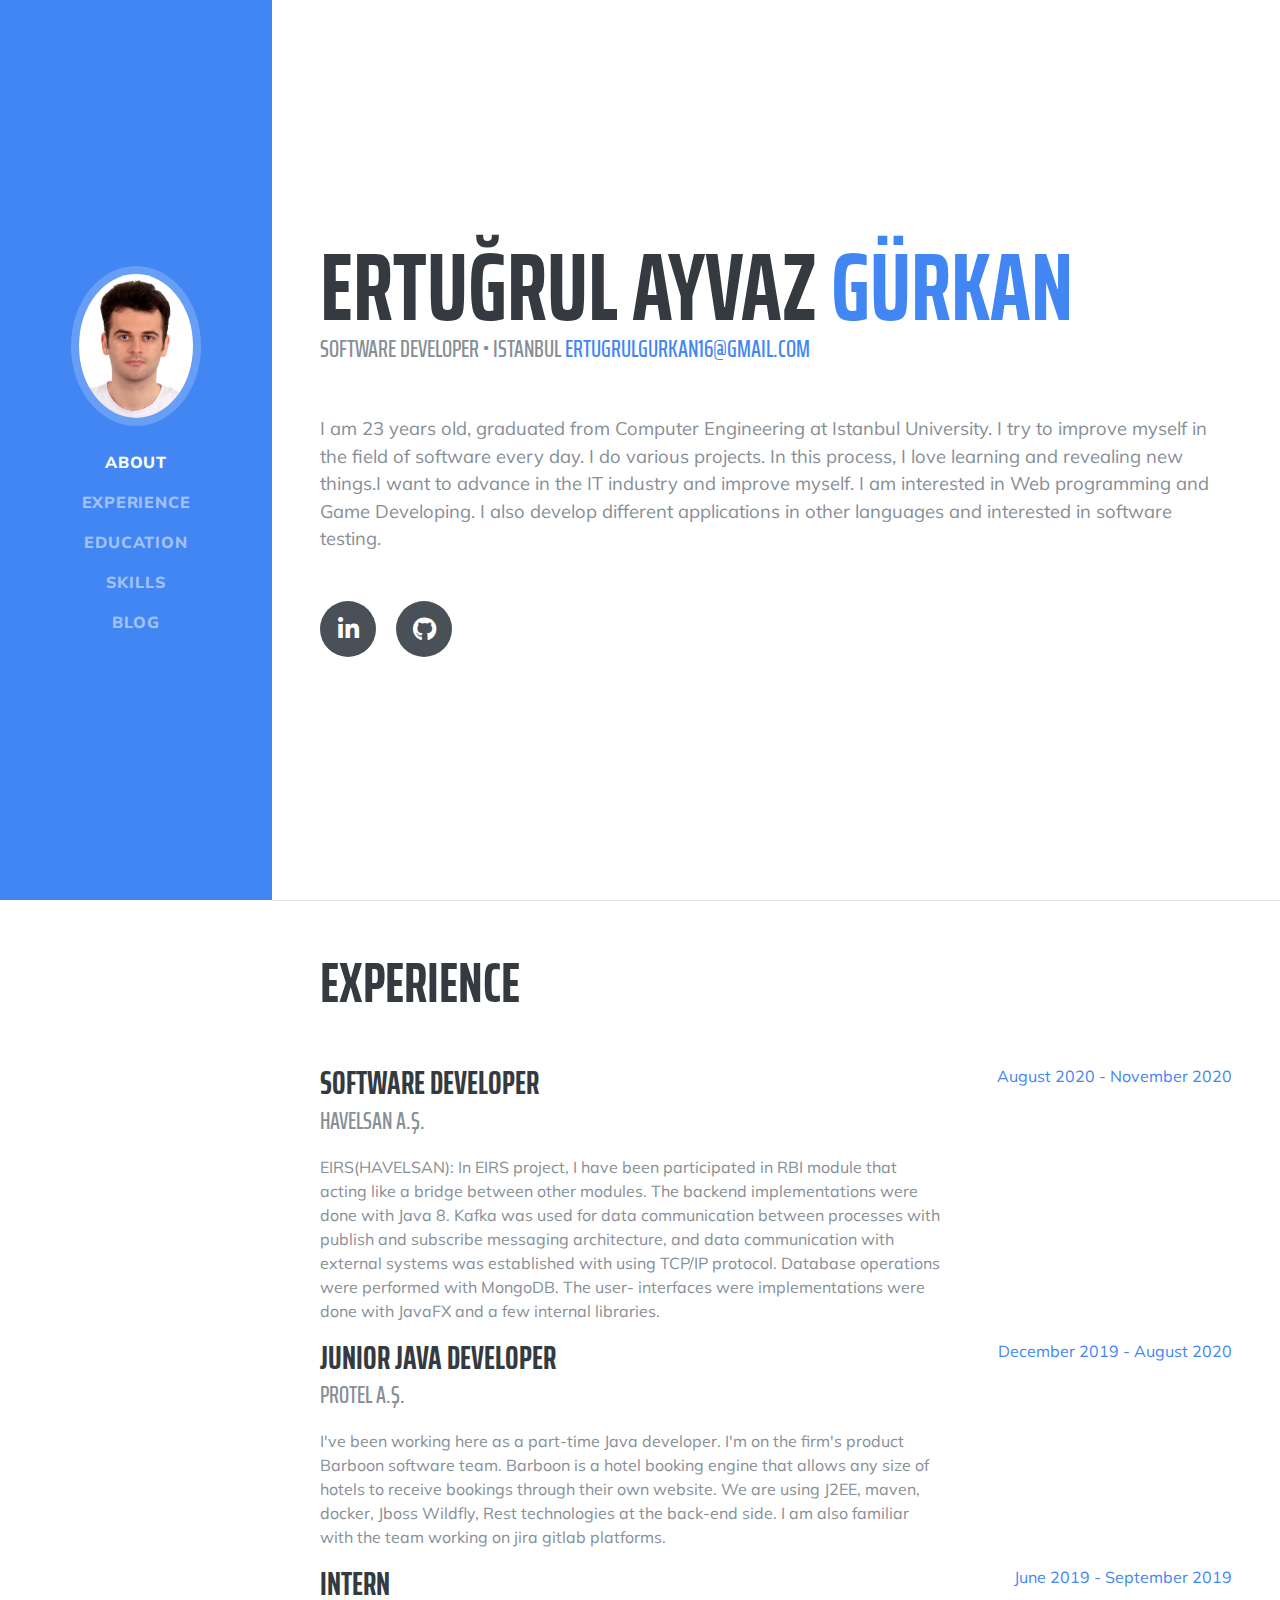
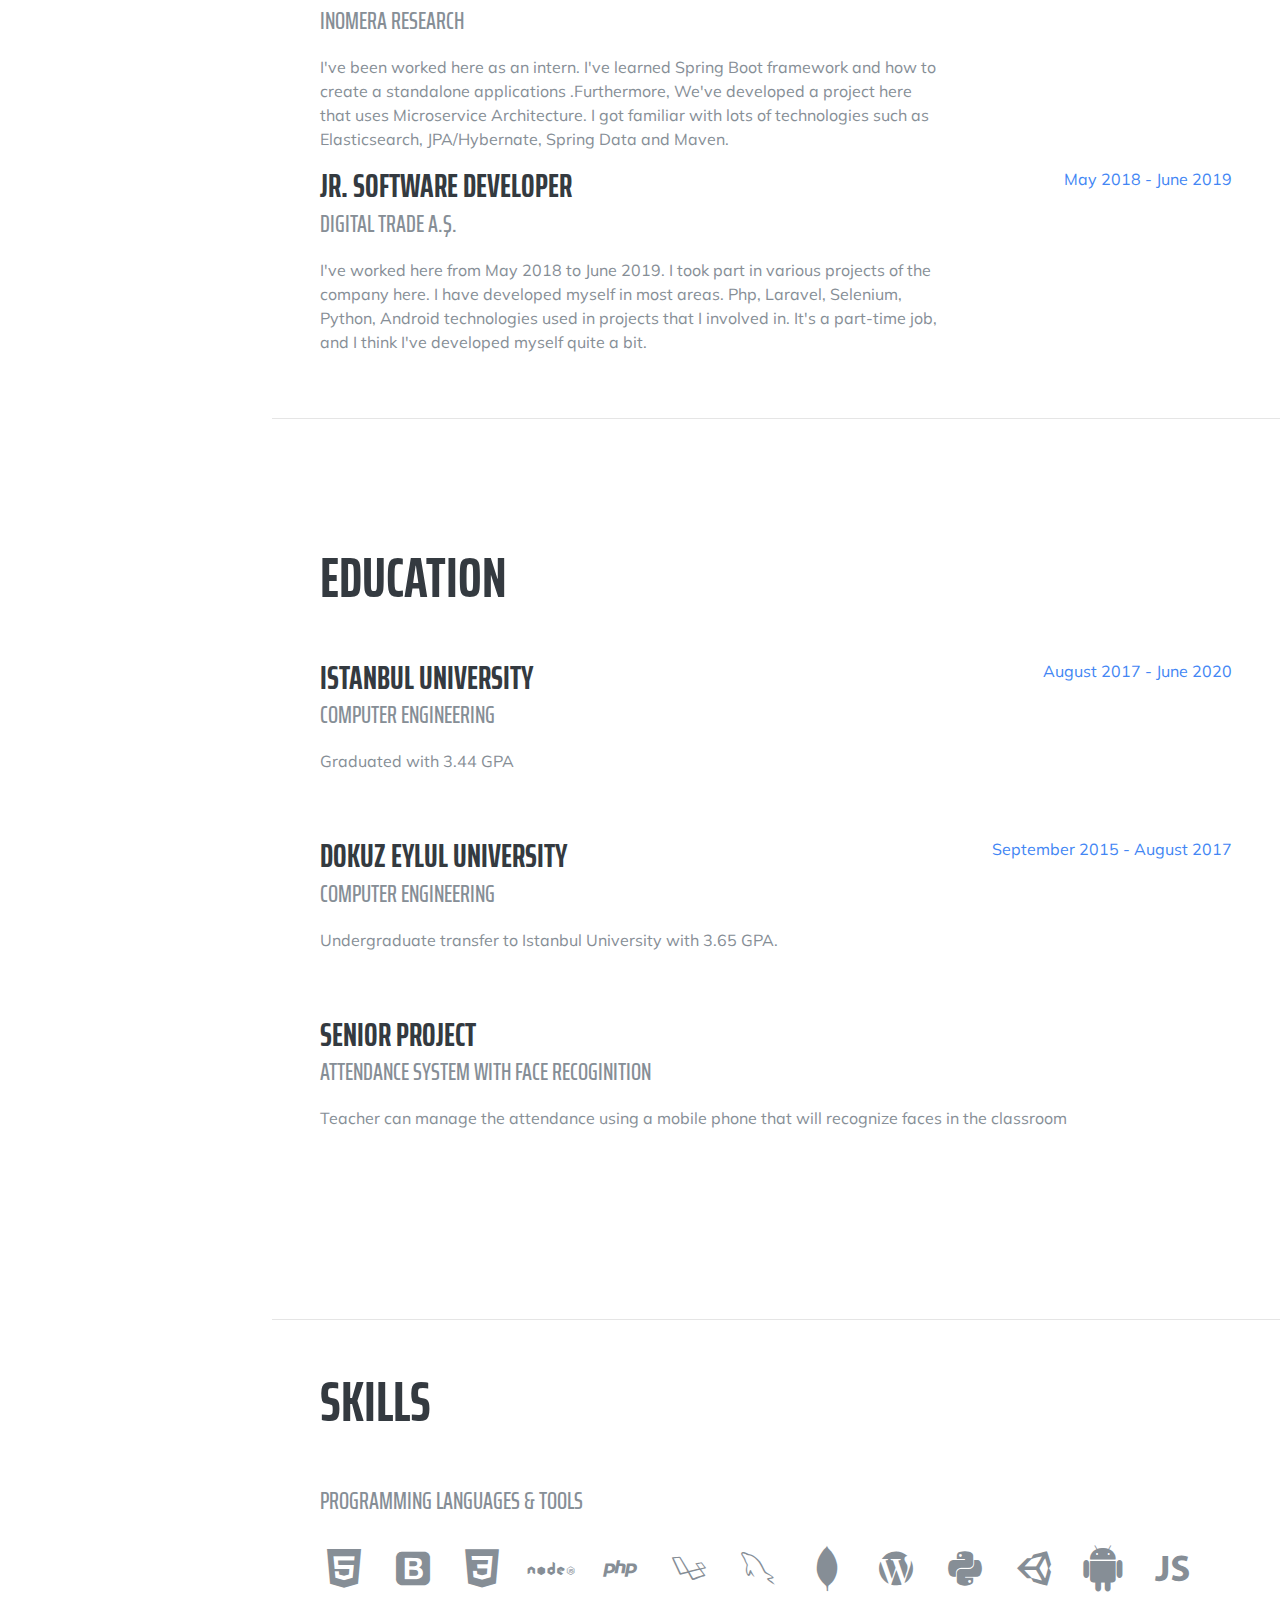
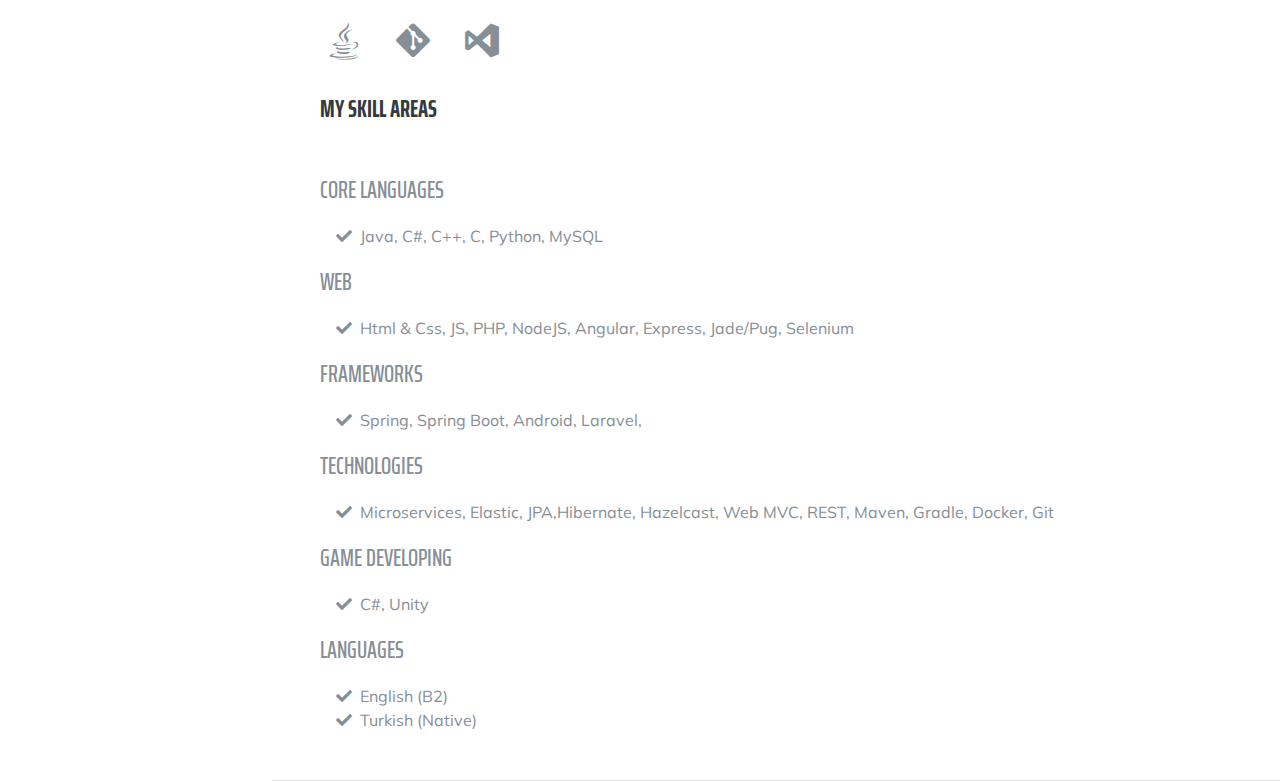
==== index.html @ f234958a "some changes." ====
<!DOCTYPE html>
<html lang="en">

<head>

  <meta charset="utf-8">
  <meta name="viewport" content="width=device-width, initial-scale=1, shrink-to-fit=no">
  <meta name="description"
    content="Ertuğrul Ayvaz Gürkan's personal website. I am a Software Developer in Istanbul. Also studying Computer Engineering at Istanbul University. ">
  <meta name="author" content="Ertuğrul Ayvaz Gürkan">

  <title>Ertuğrul Ayvaz Gürkan</title>

  <!-- Bootstrap core CSS -->
  <link href="vendor/bootstrap/css/bootstrap.min.css" rel="stylesheet">

  <!-- Custom fonts for this template -->
  <link href="https://fonts.googleapis.com/css?family=Saira+Extra+Condensed:500,700" rel="stylesheet">
  <link href="https://fonts.googleapis.com/css?family=Muli:400,400i,800,800i" rel="stylesheet">
  <link href="vendor/fontawesome-free/css/all.min.css" rel="stylesheet">
  <link href="vendor/devicons-master/css/devicons.min.css" rel="stylesheet">
  <link rel="icon" type="image/png" href="img/favicon.png">


  <!-- Custom styles for this template -->
  <link href="css/resume.min.css" rel="stylesheet">
  <!-- Global site tag (gtag.js) - Google Analytics -->
  <script async src="https://www.googletagmanager.com/gtag/js?id=UA-144158006-3"></script>
  <script>
    window.dataLayer = window.dataLayer || [];
    function gtag() { dataLayer.push(arguments); }
    gtag('js', new Date());

    gtag('config', 'UA-144158006-3');
  </script>

</head>

<body id="page-top">

  <nav class="navbar navbar-expand-lg navbar-dark bg-primary fixed-top" id="sideNav">
    <a class="navbar-brand js-scroll-trigger" href="#page-top">
      <span class="d-block d-lg-none">Ertuğrul Ayvaz Gürkan</span>
      <span class="d-none d-lg-block">
        <img class="img-fluid img-profile rounded-circle mx-auto mb-2" src="img/profile.jpg" alt="">
      </span>
    </a>
    <button class="navbar-toggler" type="button" data-toggle="collapse" data-target="#navbarSupportedContent"
      aria-controls="navbarSupportedContent" aria-expanded="false" aria-label="Toggle navigation">
      <span class="navbar-toggler-icon"></span>
    </button>
    <div class="collapse navbar-collapse" id="navbarSupportedContent">
      <ul class="navbar-nav">
        <li class="nav-item">
          <a class="nav-link js-scroll-trigger" href="#about">About</a>
        </li>
        <li class="nav-item">
          <a class="nav-link js-scroll-trigger" href="#experience">Experience</a>
        </li>
        <li class="nav-item">
          <a class="nav-link js-scroll-trigger" href="#education">Education</a>
        </li>
        <li class="nav-item">
          <a class="nav-link js-scroll-trigger" href="#skills">Skills</a>
        </li>
        <li class="nav-item">
          <a class="nav-link js-scroll-trigger" href="https://blog.ertugrulgurkan.com.tr">Blog</a>
        </li>
      </ul>
    </div>
  </nav>

  <div class="container-fluid p-0">

    <section class="resume-section p-3 p-lg-5 d-flex align-items-center" id="about">
      <div class="w-100">
        <h1 class="mb-0">Ertuğrul Ayvaz
          <span class="text-primary">Gürkan</span>
        </h1>
        <div class="subheading mb-5">Software Developer • Istanbul
          <a href="mailto:ertugrulgurkan16@gmail.com">ertugrulgurkan16@gmail.com</a>
        </div>
        <p class="lead mb-5">I am 23 years old, graduated from Computer Engineering at Istanbul University. I try to
          improve myself in the field
          of software every day. I do various projects. In this process, I love learning and revealing new things.I want
          to
          advance in the IT industry and improve myself. I am interested in Web programming and Game Developing. I
          also develop different applications in other languages and interested in software testing.</p>
        <div class="social-icons">
          <a href="https://www.linkedin.com/in/ertugrulgurkan">
            <i class="fab fa-linkedin-in"></i>
          </a>
          <a href="https://github.com/ertugrulgurkan">
            <i class="fab fa-github"></i>
          </a>
          <!--<a href="#">
            <i class="fab fa-twitter"></i>
          </a>
          <a href="#">
            <i class="fab fa-facebook-f"></i>
          </a>-->
        </div>
      </div>
    </section>

    <hr class="m-0">

    <section class="resume-section p-3 p-lg-5 d-flex align-items-center" id="experience">
      <div class="w-100">
        <h2 class="mb-5">Experience</h2>

        <div class="resume-item d-flex flex-column flex-md-row justify-content-between">
          <div class="resume-content">
            <h3 class="mb-0">Software Developer</h3>
            <div class="subheading mb-3">Havelsan A.Ş.</div>
            <p>EIRS(HAVELSAN): In EIRS project, I have been participated in RBI module that acting like a bridge between
              other modules. The backend implementations were done with Java 8. Kafka was used for data communication
              between processes with publish and subscribe messaging architecture, and data communication with external
              systems was established with using TCP/IP protocol. Database operations were performed with MongoDB. The
              user- interfaces were implementations were done with JavaFX and a few internal libraries.</p>
          </div>
          <div class="resume-date text-md-right">
            <span class="text-primary">August 2020 - November 2020</span>
          </div>
        </div>

        <div class="resume-item d-flex flex-column flex-md-row justify-content-between">
          <div class="resume-content">
            <h3 class="mb-0">Junior Java Developer</h3>
            <div class="subheading mb-3">Protel A.Ş.</div>
            <p>I've been working here as a part-time Java developer. I'm on the
              firm's product Barboon software team. Barboon is a hotel booking
              engine that allows any size of hotels to receive bookings through
              their own website. We are using J2EE, maven, docker, Jboss
              Wildfly, Rest technologies at the back-end side. I am also familiar
              with the team working on jira gitlab platforms.</p>
          </div>
          <div class="resume-date text-md-right">
            <span class="text-primary">December 2019 - August 2020</span>
          </div>
        </div>

        <div class="resume-item d-flex flex-column flex-md-row justify-content-between">
          <div class="resume-content">
            <h3 class="mb-0">Intern</h3>
            <div class="subheading mb-3">Inomera Research</div>
            <p>
              I've been worked here as an intern. I've learned Spring Boot framework and how to create a standalone
              applications .Furthermore, We've developed a project here that uses Microservice Architecture. I got
              familiar with lots of technologies such as Elasticsearch, JPA/Hybernate, Spring Data and Maven.
            </p>
          </div>
          <div class="resume-date text-md-right">
            <span class="text-primary">June 2019 - September 2019</span>
          </div>
        </div>

        <div class="resume-item d-flex flex-column flex-md-row justify-content-between">
          <div class="resume-content">
            <h3 class="mb-0">Jr. Software Developer</h3>
            <div class="subheading mb-3">Digital Trade A.Ş.</div>
            <p>I've worked here from May 2018 to June 2019. I took part in various
              projects of the company here. I have developed myself in most areas.
              Php, Laravel, Selenium, Python, Android technologies used in projects
              that I involved in. It's a part-time job, and I think I've developed myself
              quite a bit.
            </p>
          </div>
          <div class="resume-date text-md-right">
            <span class="text-primary">May 2018 - June 2019</span>
          </div>
        </div>

        <!--<div class="resume-item d-flex flex-column flex-md-row justify-content-between mb-5">
          <div class="resume-content">
            <h3 class="mb-0">Web Developer</h3>
            <div class="subheading mb-3">Intelitec Solutions</div>
            <p>Capitalize on low hanging fruit to identify a ballpark value added activity to beta test. Override the digital divide with additional clickthroughs from DevOps. Nanotechnology immersion along the information highway will close the loop on focusing solely on the bottom line.</p>
          </div>
          <div class="resume-date text-md-right">
            <span class="text-primary">December 2011 - March 2013</span>
          </div>
        </div>

        <div class="resume-item d-flex flex-column flex-md-row justify-content-between mb-5">
          <div class="resume-content">
            <h3 class="mb-0">Junior Web Designer</h3>
            <div class="subheading mb-3">Shout! Media Productions</div>
            <p>Podcasting operational change management inside of workflows to establish a framework. Taking seamless key performance indicators offline to maximise the long tail. Keeping your eye on the ball while performing a deep dive on the start-up mentality to derive convergence on cross-platform integration.</p>
          </div>
          <div class="resume-date text-md-right">
            <span class="text-primary">July 2010 - December 2011</span>
          </div>
        </div>

        <div class="resume-item d-flex flex-column flex-md-row justify-content-between">
          <div class="resume-content">
            <h3 class="mb-0">Web Design Intern</h3>
            <div class="subheading mb-3">Shout! Media Productions</div>
            <p>Collaboratively administrate empowered markets via plug-and-play networks. Dynamically procrastinate B2C users after installed base benefits. Dramatically visualize customer directed convergence without revolutionary ROI.</p>
          </div>
          <div class="resume-date text-md-right">
            <span class="text-primary">September 2008 - June 2010</span>
          </div>
        </div>-->

      </div>

    </section>

    <hr class="m-0">

    <section class="resume-section p-3 p-lg-5 d-flex align-items-center" id="education">
      <div class="w-100">
        <h2 class="mb-5">Education</h2>

        <div class="resume-item d-flex flex-column flex-md-row justify-content-between mb-5">
          <div class="resume-content">
            <h3 class="mb-0">Istanbul University</h3>
            <div class="subheading mb-3">Computer Engineering</div>
            <p>Graduated with 3.44 GPA</p>
          </div>
          <div class="resume-date text-md-right">
            <span class="text-primary">August 2017 - June 2020</span>
          </div>
        </div>

        <div class="resume-item d-flex flex-column flex-md-row justify-content-between mb-5">
          <div class="resume-content">
            <h3 class="mb-0">Dokuz Eylul University</h3>
            <div class="subheading mb-3">Computer Engineering</div>
            <p>Undergraduate transfer to Istanbul University with 3.65 GPA.</p>
          </div>
          <div class="resume-date text-md-right">
            <span class="text-primary">September 2015 - August 2017</span>
          </div>
        </div>
        <div class="resume-item d-flex flex-column flex-md-row justify-content-between mb-5">
          <div class="resume-content">
            <h3 class="mb-0">Senior Project</h3>
            <div class="subheading mb-3">Attendance System with Face Recoginition</div>
            <p>Teacher can manage the attendance using a mobile
              phone that will recognize faces in the classroom</p>
          </div>
        </div>

      </div>
    </section>

    <hr class="m-0">

    <section class="resume-section p-3 p-lg-5 d-flex align-items-center" id="skills">
      <div class="w-100">
        <h2 class="mb-5">Skills</h2>

        <div class="subheading mb-3">Programming Languages &amp; Tools</div>
        <ul class="list-inline dev-icons">
          <li class="list-inline-item">
            <i class="devicons devicons-html5"></i>
          </li>
          <li class="list-inline-item">
            <i class="devicons devicons-bootstrap"></i>
          </li>
          <li class="list-inline-item">
            <i class="devicons devicons-css3"></i>
          </li>
          <li class="list-inline-item">
            <i class="devicons devicons-nodejs"></i>
          </li>
          <li class="list-inline-item">
            <i class="devicons devicons-php"></i>
          </li>
          <li class="list-inline-item">
            <i class="devicons devicons-laravel"></i>
          </li>
          <li class="list-inline-item">
            <i class="devicons devicons-mysql"></i>
          </li>
          <li class="list-inline-item">
            <i class="devicons devicons-mongodb"></i>
          </li>
          <li class="list-inline-item">
            <i class="devicons devicons-wordpress"></i>
          </li>
          <li class="list-inline-item">
            <i class="devicons devicons-python"></i>
          </li>
          <li class="list-inline-item">
            <i class="devicons devicons-unity_small"></i>
          </li>
          <li class="list-inline-item">
            <i class="devicons devicons-android"></i>
          </li>
          <li class="list-inline-item">
            <i class="devicons devicons-javascript"></i>
          </li>
          <li class="list-inline-item">
            <i class="devicons devicons-java"></i>
          </li>
          <li class="list-inline-item">
            <i class="devicons devicons-git"></i>
          </li>
          <li class="list-inline-item">
            <i class="devicons devicons-visualstudio"></i>
        </ul>
        <h4 class="mb-5">My Skill Areas</h4>
        <div class="list-group">
          <div class="subheading mb-3">Core Languages</div>
          <ul class="fa-ul mb-0">
            <li><i class="fa-li fa fa-check"></i>
              <p class="list-group-item-text">Java, C#, C++, C, Python, MySQL</p>
            </li>
          </ul>
          <div class="subheading mb-3">Web</div>
          <ul class="fa-ul mb-0">
            <li><i class="fa-li fa fa-check"></i>
              <p class="list-group-item-text">Html & Css, JS, PHP, NodeJS, Angular, Express, Jade/Pug, Selenium</p>
            </li>
          </ul>
          <div class="subheading mb-3">Frameworks</div>
          <ul class="fa-ul mb-0">
            <li><i class="fa-li fa fa-check"></i>
              <p class="list-group-item-text">Spring, Spring Boot, Android, Laravel, </p>
            </li>
          </ul>
          <div class="subheading mb-3">Technologies</div>
          <ul class="fa-ul mb-0">
            <li><i class="fa-li fa fa-check"></i>
              <p class="list-group-item-text">Microservices, Elastic, JPA,Hibernate, Hazelcast, Web MVC, REST, Maven,
                Gradle, Docker, Git </p>
            </li>
          </ul>
          <div class="subheading mb-3">Game Developing</div>
          <ul class="fa-ul mb-0">
            <li><i class="fa-li fa fa-check"></i>
              <p class="list-group-item-text">C#, Unity</p>
            </li>
          </ul>
        </div>
        <div class="subheading mb-3">Languages</div>
        <ul class="fa-ul mb-0">
          <li>
            <i class="fa-li fa fa-check"></i>
            English (B2)</li>
          <li>
            <i class="fa-li fa fa-check"></i>
            Turkish (Native)</li>
          <li>
        </ul>
      </div>
    </section>

    <hr class="m-0">
    <!--
    <section class="resume-section p-3 p-lg-5 d-flex align-items-center" id="interests">
      <div class="w-100">
        <h2 class="mb-5">Interests</h2>
        <p>Listening Music, Watching Movie,
            Travelling, Improve oneself.</p>
      </div>
    </section>
  -->


  </div>

  <!-- Bootstrap core JavaScript -->
  <script src="vendor/jquery/jquery.min.js"></script>
  <script src="vendor/bootstrap/js/bootstrap.bundle.min.js"></script>

  <!-- Plugin JavaScript -->
  <script src="vendor/jquery-easing/jquery.easing.min.js"></script>

  <!-- Custom scripts for this template -->
  <script src="js/resume.min.js"></script>

</body>

</html>
---- vendor/devicons-master/css/devicons.min.css ----
/*!
 *  Devicons 1.8.0 made by Theodore Vorillas / http://vorillaz.com 
 */
@font-face{font-family:devicons;src:url(../fonts/devicons.eot?xqxft6);src:url(../fonts/devicons.eot?#iefixxqxft6) format("embedded-opentype"),url(../fonts/devicons.woff?xqxft6) format("woff"),url(../fonts/devicons.ttf?xqxft6) format("truetype"),url(../fonts/devicons.svg?xqxft6#devicons) format("svg");font-weight:400;font-style:normal}.devicons{font-family:devicons;speak:none;font-style:normal;font-weight:400;font-variant:normal;text-transform:none;line-height:1;-webkit-font-smoothing:antialiased;-moz-osx-font-smoothing:grayscale}.devicons-git:before{content:"\e602"}.devicons-git_compare:before{content:"\e628"}.devicons-git_branch:before{content:"\e625"}.devicons-git_commit:before{content:"\e629"}.devicons-git_pull_request:before{content:"\e626"}.devicons-git_merge:before{content:"\e627"}.devicons-bitbucket:before{content:"\e603"}.devicons-github_alt:before{content:"\e608"}.devicons-github_badge:before{content:"\e609"}.devicons-github:before{content:"\e60a"}.devicons-github_full:before{content:"\e617"}.devicons-java:before{content:"\e638"}.devicons-ruby:before{content:"\e639"}.devicons-scala:before{content:"\e637"}.devicons-python:before{content:"\e63c"}.devicons-go:before{content:"\e624"}.devicons-ruby_on_rails:before{content:"\e63b"}.devicons-django:before{content:"\e61d"}.devicons-markdown:before{content:"\e63e"}.devicons-php:before{content:"\e63d"}.devicons-mysql:before{content:"\e604"}.devicons-streamline:before{content:"\e605"}.devicons-database:before{content:"\e606"}.devicons-laravel:before{content:"\e63f"}.devicons-javascript:before{content:"\e64e"}.devicons-angular:before{content:"\e653"}.devicons-backbone:before{content:"\e652"}.devicons-coffeescript:before{content:"\e651"}.devicons-jquery:before{content:"\e650"}.devicons-modernizr:before{content:"\e620"}.devicons-jquery_ui:before{content:"\e654"}.devicons-ember:before{content:"\e61b"}.devicons-dojo:before{content:"\e61c"}.devicons-nodejs:before{content:"\e619"}.devicons-nodejs_small:before{content:"\e618"}.devicons-javascript_shield:before{content:"\e64f"}.devicons-bootstrap:before{content:"\e647"}.devicons-sass:before{content:"\e64b"}.devicons-css3_full:before{content:"\e64a"}.devicons-css3:before{content:"\e649"}.devicons-html5:before{content:"\e636"}.devicons-html5_multimedia:before{content:"\e632"}.devicons-html5_device_access:before{content:"\e633"}.devicons-html5_3d_effects:before{content:"\e635"}.devicons-html5_connectivity:before{content:"\e634"}.devicons-ghost_small:before{content:"\e614"}.devicons-ghost:before{content:"\e61f"}.devicons-magento:before{content:"\e640"}.devicons-joomla:before{content:"\e641"}.devicons-jekyll_small:before{content:"\e60d"}.devicons-drupal:before{content:"\e642"}.devicons-wordpress:before{content:"\e60b"}.devicons-grunt:before{content:"\e64c"}.devicons-bower:before{content:"\e64d"}.devicons-npm:before{content:"\e61e"}.devicons-yahoo_small:before{content:"\e62b"}.devicons-yahoo:before{content:"\e615"}.devicons-bing_small:before{content:"\e600"}.devicons-windows:before{content:"\e60f"}.devicons-linux:before{content:"\e612"}.devicons-ubuntu:before{content:"\e63a"}.devicons-android:before{content:"\e60e"}.devicons-apple:before{content:"\e611"}.devicons-appstore:before{content:"\e613"}.devicons-phonegap:before{content:"\e630"}.devicons-blackberry:before{content:"\e623"}.devicons-stackoverflow:before{content:"\e610"}.devicons-techcrunch:before{content:"\e62c"}.devicons-codrops:before{content:"\e62f"}.devicons-css_tricks:before{content:"\e601"}.devicons-smashing_magazine:before{content:"\e62d"}.devicons-netmagazine:before{content:"\e62e"}.devicons-codepen:before{content:"\e616"}.devicons-cssdeck:before{content:"\e62a"}.devicons-hackernews:before{content:"\e61a"}.devicons-dropbox:before{content:"\e607"}.devicons-google_drive:before{content:"\e631"}.devicons-visualstudio:before{content:"\e60c"}.devicons-unity_small:before{content:"\e621"}.devicons-raspberry_pi:before{content:"\e622"}.devicons-chrome:before{content:"\e643"}.devicons-ie:before{content:"\e644"}.devicons-firefox:before{content:"\e645"}.devicons-opera:before{content:"\e646"}.devicons-safari:before{content:"\e648"}.devicons-swift:before{content:"\e655"}.devicons-symfony:before{content:"\e656"}.devicons-symfony_badge:before{content:"\e657"}.devicons-less:before{content:"\e658"}.devicons-stylus:before{content:"\e659"}.devicons-trello:before{content:"\e65a"}.devicons-atlassian:before{content:"\e65b"}.devicons-jira:before{content:"\e65c"}.devicons-envato:before{content:"\e65d"}.devicons-snap_svg:before{content:"\e65e"}.devicons-raphael:before{content:"\e65f"}.devicons-google_analytics:before{content:"\e660"}.devicons-compass:before{content:"\e661"}.devicons-onedrive:before{content:"\e662"}.devicons-gulp:before{content:"\e663"}.devicons-atom:before{content:"\e664"}.devicons-cisco:before{content:"\e665"}.devicons-nancy:before{content:"\e666"}.devicons-clojure:before{content:"\e668"}.devicons-clojure_alt:before{content:"\e66a"}.devicons-perl:before{content:"\e669"}.devicons-celluloid:before{content:"\e66b"}.devicons-w3c:before{content:"\e66c"}.devicons-redis:before{content:"\e66d"}.devicons-postgresql:before{content:"\e66e"}.devicons-webplatform:before{content:"\e66f"}.devicons-jenkins:before{content:"\e667"}.devicons-requirejs:before{content:"\e670"}.devicons-opensource:before{content:"\e671"}.devicons-typo3:before{content:"\e672"}.devicons-uikit:before{content:"\e673"}.devicons-doctrine:before{content:"\e674"}.devicons-groovy:before{content:"\e675"}.devicons-nginx:before{content:"\e676"}.devicons-haskell:before{content:"\e677"}.devicons-zend:before{content:"\e678"}.devicons-gnu:before{content:"\e679"}.devicons-yeoman:before{content:"\e67a"}.devicons-heroku:before{content:"\e67b"}.devicons-debian:before{content:"\e67d"}.devicons-travis:before{content:"\e67e"}.devicons-dotnet:before{content:"\e67f"}.devicons-codeigniter:before{content:"\e680"}.devicons-javascript_badge:before{content:"\e681"}.devicons-yii:before{content:"\e682"}.devicons-msql_server:before{content:"\e67c"}.devicons-composer:before{content:"\e683"}.devicons-krakenjs_badge:before{content:"\e684"}.devicons-krakenjs:before{content:"\e685"}.devicons-mozilla:before{content:"\e686"}.devicons-firebase:before{content:"\e687"}.devicons-sizzlejs:before{content:"\e688"}.devicons-creativecommons:before{content:"\e689"}.devicons-creativecommons_badge:before{content:"\e68a"}.devicons-mitlicence:before{content:"\e68b"}.devicons-senchatouch:before{content:"\e68c"}.devicons-bugsense:before{content:"\e68d"}.devicons-extjs:before{content:"\e68e"}.devicons-mootools_badge:before{content:"\e68f"}.devicons-mootools:before{content:"\e690"}.devicons-ruby_rough:before{content:"\e691"}.devicons-komodo:before{content:"\e692"}.devicons-coda:before{content:"\e693"}.devicons-bintray:before{content:"\e694"}.devicons-terminal:before{content:"\e695"}.devicons-code:before{content:"\e696"}.devicons-responsive:before{content:"\e697"}.devicons-dart:before{content:"\e698"}.devicons-aptana:before{content:"\e699"}.devicons-mailchimp:before{content:"\e69a"}.devicons-netbeans:before{content:"\e69b"}.devicons-dreamweaver:before{content:"\e69c"}.devicons-brackets:before{content:"\e69d"}.devicons-eclipse:before{content:"\e69e"}.devicons-cloud9:before{content:"\e69f"}.devicons-scrum:before{content:"\e6a0"}.devicons-prolog:before{content:"\e6a1"}.devicons-terminal_badge:before{content:"\e6a2"}.devicons-code_badge:before{content:"\e6a3"}.devicons-mongodb:before{content:"\e6a4"}.devicons-meteor:before{content:"\e6a5"}.devicons-meteorfull:before{content:"\e6a6"}.devicons-fsharp:before{content:"\e6a7"}.devicons-rust:before{content:"\e6a8"}.devicons-ionic:before{content:"\e6a9"}.devicons-sublime:before{content:"\e6aa"}.devicons-appcelerator:before{content:"\e6ab"}.devicons-asterisk:before{content:"\e6ac"}.devicons-aws:before{content:"\e6ad"}.devicons-digital-ocean:before{content:"\e6ae"}.devicons-dlang:before{content:"\e6af"}.devicons-docker:before{content:"\e6b0"}.devicons-erlang:before{content:"\e6b1"}.devicons-google-cloud-platform:before{content:"\e6b2"}.devicons-grails:before{content:"\e6b3"}.devicons-illustrator:before{content:"\e6b4"}.devicons-intellij:before{content:"\e6b5"}.devicons-materializecss:before{content:"\e6b6"}.devicons-openshift:before{content:"\e6b7"}.devicons-photoshop:before{content:"\e6b8"}.devicons-rackspace:before{content:"\e6b9"}.devicons-react:before{content:"\e6ba"}.devicons-redhat:before{content:"\e6bb"}.devicons-scriptcs:before{content:"\e6bc"}.devicons-sqllite:before{content:"\e6c4"}.devicons-vim:before{content:"\e6c5"}
---- css/resume.min.css ----
/*!
 * Start Bootstrap - Resume v5.0.5 (https://startbootstrap.com/template-overviews/resume)
 * Copyright 2013-2019 Start Bootstrap
 * Licensed under MIT (https://github.com/BlackrockDigital/startbootstrap-resume/blob/master/LICENSE)
 */body{font-family:Muli,-apple-system,BlinkMacSystemFont,'Segoe UI',Roboto,'Helvetica Neue',Arial,sans-serif,'Apple Color Emoji','Segoe UI Emoji','Segoe UI Symbol','Noto Color Emoji';padding-top:54px;color:#868e96}@media (min-width:992px){body{padding-top:0;padding-left:17rem}}h1,h2,h3,h4,h5,h6{font-family:'Saira Extra Condensed',-apple-system,BlinkMacSystemFont,'Segoe UI',Roboto,'Helvetica Neue',Arial,sans-serif,'Apple Color Emoji','Segoe UI Emoji','Segoe UI Symbol','Noto Color Emoji';font-weight:700;text-transform:uppercase;color:#343a40}h1{font-size:6rem;line-height:5.5rem}h2{font-size:3.5rem}h3{font-size:2rem}p.lead{font-size:1.15rem;font-weight:400}.subheading{text-transform:uppercase;font-weight:500;font-family:'Saira Extra Condensed',-apple-system,BlinkMacSystemFont,'Segoe UI',Roboto,'Helvetica Neue',Arial,sans-serif,'Apple Color Emoji','Segoe UI Emoji','Segoe UI Symbol','Noto Color Emoji';font-size:1.5rem}.social-icons a{display:inline-block;height:3.5rem;width:3.5rem;background-color:#495057;color:#fff!important;border-radius:100%;text-align:center;font-size:1.5rem;line-height:3.5rem;margin-right:1rem}.social-icons a:last-child{margin-right:0}.social-icons a:hover{background-color:#4286f4}.dev-icons{font-size:3rem}.dev-icons .list-inline-item i:hover{color:#4286f4}#sideNav .navbar-nav .nav-item .nav-link{font-weight:800;letter-spacing:.05rem;text-transform:uppercase}#sideNav .navbar-toggler:focus{outline-color:#d48a6e}@media (min-width:992px){#sideNav{text-align:center;position:fixed;top:0;left:0;display:-webkit-box;display:-ms-flexbox;display:flex;-webkit-box-orient:vertical;-webkit-box-direction:normal;-ms-flex-direction:column;flex-direction:column;width:17rem;height:100vh}#sideNav .navbar-brand{display:-webkit-box;display:-ms-flexbox;display:flex;margin:auto auto 0;padding:.5rem}#sideNav .navbar-brand .img-profile{max-width:10rem;max-height:10rem;border:.5rem solid rgba(255,255,255,.2)}#sideNav .navbar-collapse{display:-webkit-box;display:-ms-flexbox;display:flex;-webkit-box-align:start;-ms-flex-align:start;align-items:flex-start;-webkit-box-flex:0;-ms-flex-positive:0;flex-grow:0;width:100%;margin-bottom:auto}#sideNav .navbar-collapse .navbar-nav{-webkit-box-orient:vertical;-webkit-box-direction:normal;-ms-flex-direction:column;flex-direction:column;width:100%}#sideNav .navbar-collapse .navbar-nav .nav-item{display:block}#sideNav .navbar-collapse .navbar-nav .nav-item .nav-link{display:block}}section.resume-section{padding-top:5rem!important;padding-bottom:5rem!important;max-width:75rem}section.resume-section .resume-item .resume-date{min-width:none}@media (min-width:768px){section.resume-section{min-height:100vh}section.resume-section .resume-item .resume-date{min-width:18rem}}@media (min-width:992px){section.resume-section{padding-top:3rem!important;padding-bottom:3rem!important}}.bg-primary{background-color:#4286f4!important}.text-primary{color:#4286f4!important}a{color:#4286f4}a:active,a:focus,a:hover{color:#824027}
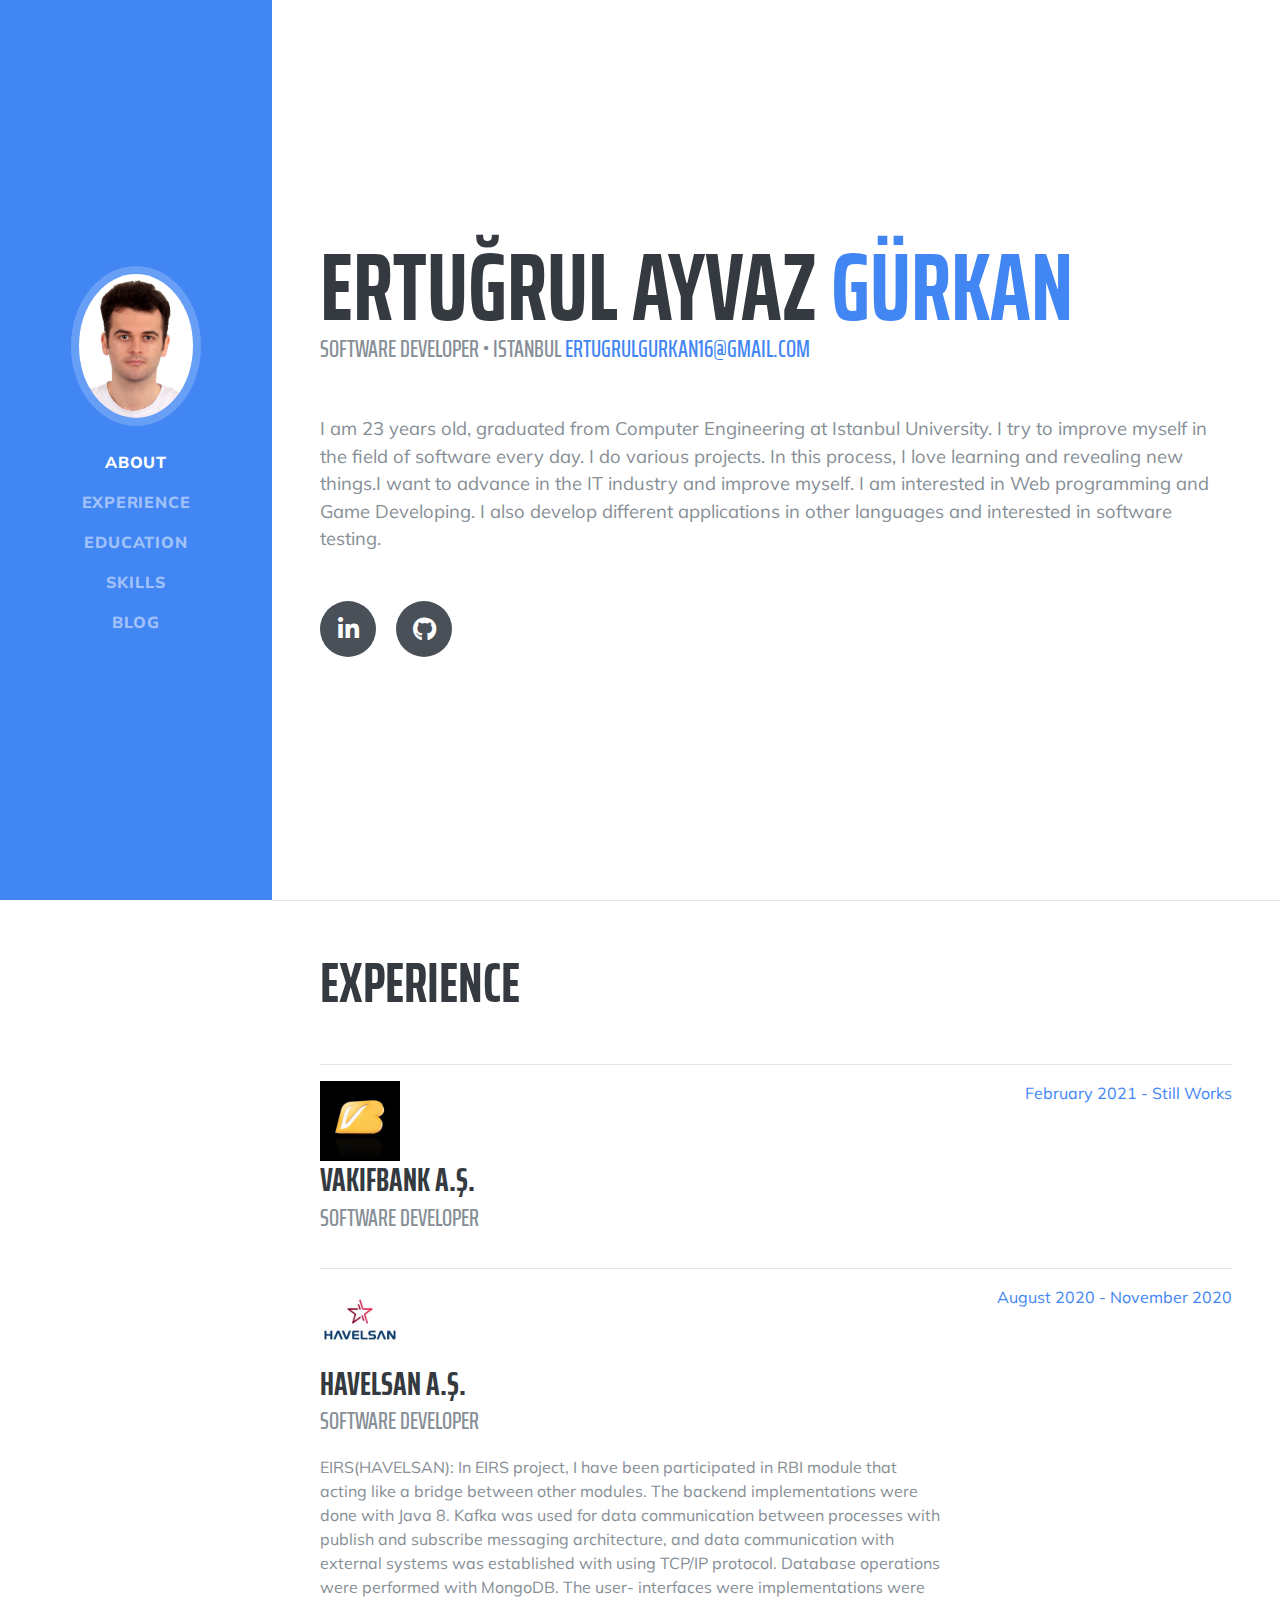
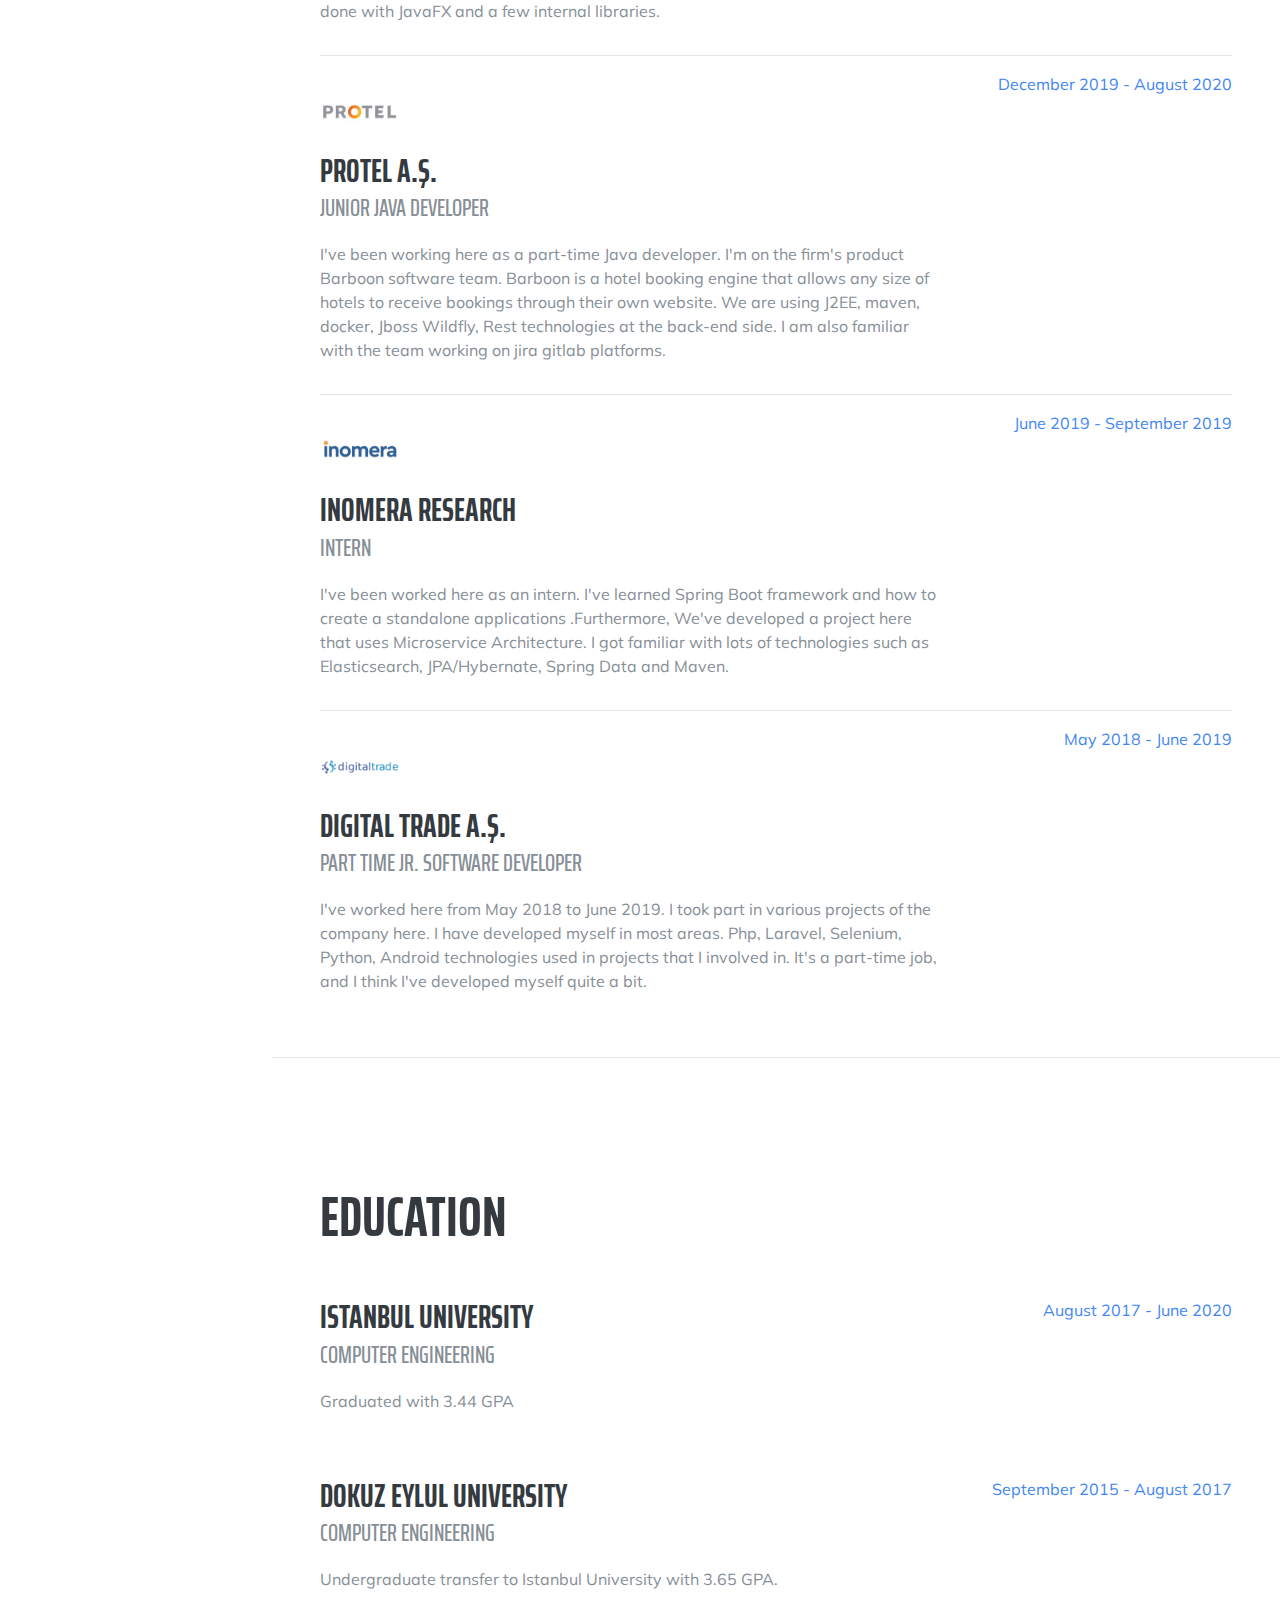
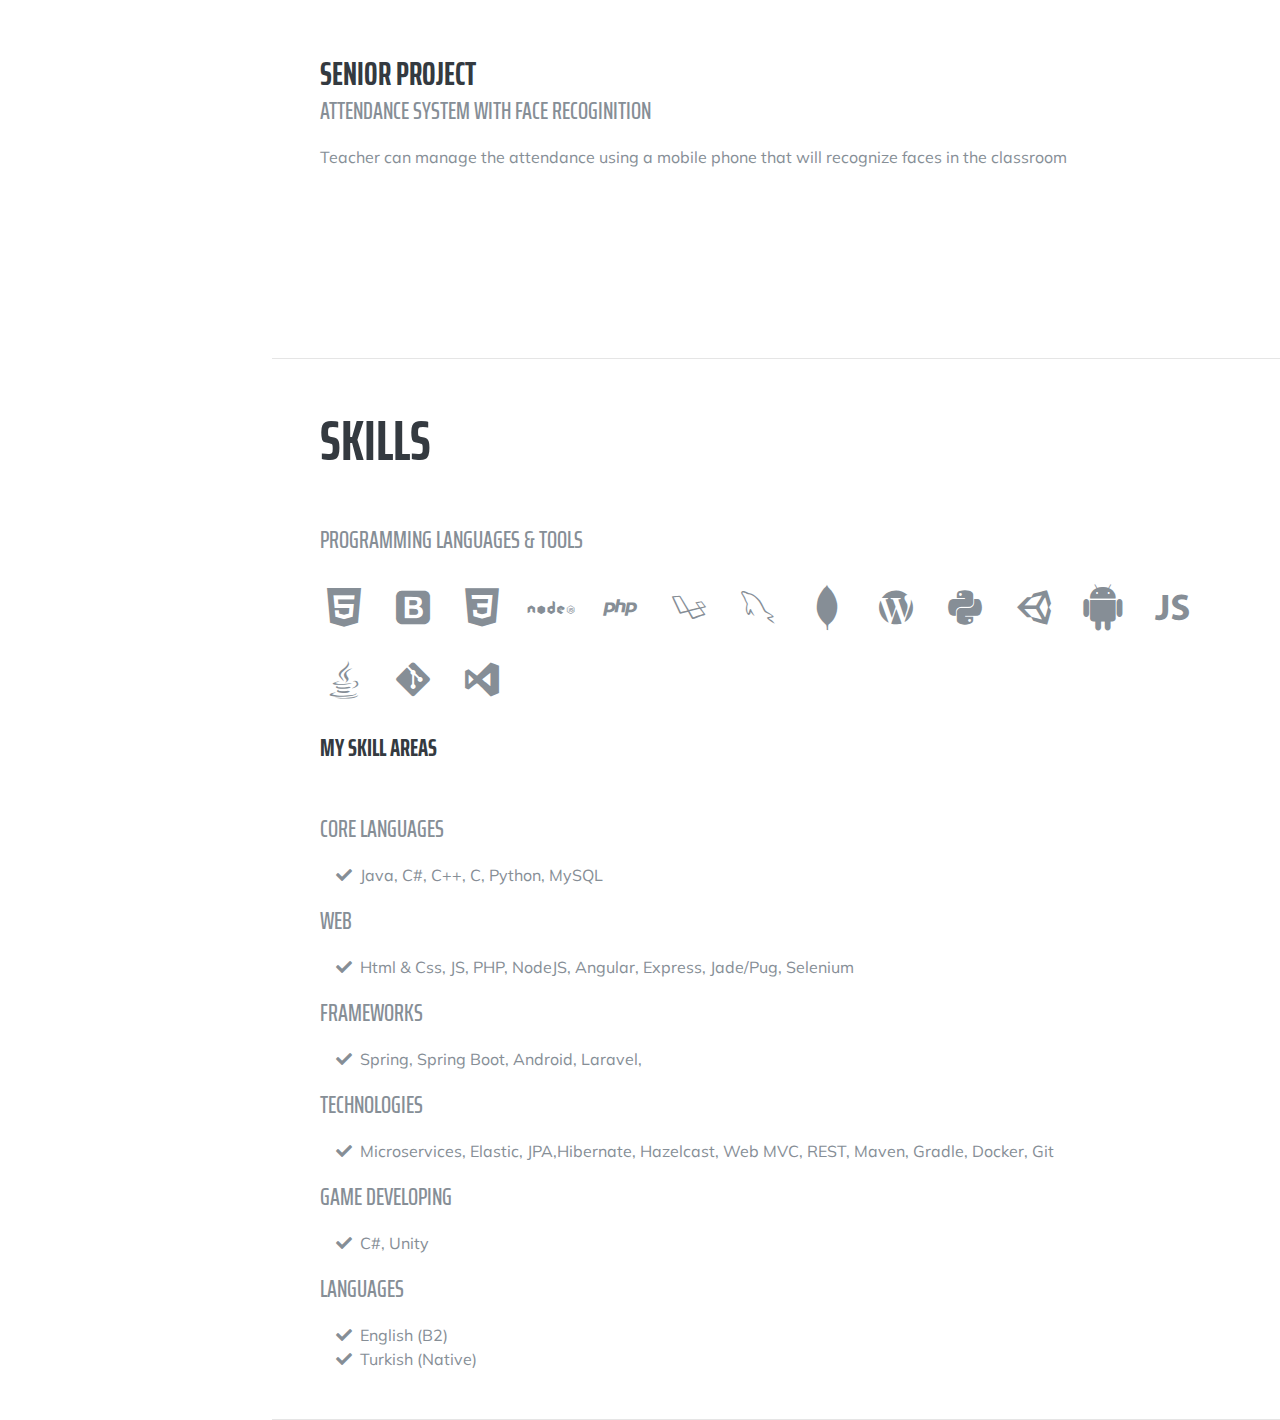
==== commit 88bffaee: "company logos are added new job info added." ====
--- a/index.html
+++ b/index.html
@@ -108,11 +108,22 @@
     <section class="resume-section p-3 p-lg-5 d-flex align-items-center" id="experience">
       <div class="w-100">
         <h2 class="mb-5">Experience</h2>
-
-        <div class="resume-item d-flex flex-column flex-md-row justify-content-between">
-          <div class="resume-content">
-            <h3 class="mb-0">Software Developer</h3>
-            <div class="subheading mb-3">Havelsan A.Ş.</div>
+        <hr>
+        <div class="resume-item d-flex flex-column flex-md-row justify-content-between">
+          <div class="resume-content">
+            <img src="./img/companies/vakifbank.png" style="width: 80px;" alt="vakifbank"><h3 class="mb-0">Vakıfbank A.Ş.</h3>
+            <div class="subheading mb-3">Software Developer</div>
+          </div>
+          <div class="resume-date text-md-right">
+            <span class="text-primary">February 2021 - Still Works</span>
+          </div>
+        </div>
+        <hr>
+        <div class="resume-item d-flex flex-column flex-md-row justify-content-between">
+          <div class="resume-content">
+            <img src="./img/companies/havelsan.jpeg" style="width: 80px;" alt="havelsan">
+            <h3 class="mb-0">Havelsan A.Ş.</h3>
+            <div class="subheading mb-3">Software Developer</div>
             <p>EIRS(HAVELSAN): In EIRS project, I have been participated in RBI module that acting like a bridge between
               other modules. The backend implementations were done with Java 8. Kafka was used for data communication
               between processes with publish and subscribe messaging architecture, and data communication with external
@@ -123,11 +134,11 @@
             <span class="text-primary">August 2020 - November 2020</span>
           </div>
         </div>
-
-        <div class="resume-item d-flex flex-column flex-md-row justify-content-between">
-          <div class="resume-content">
-            <h3 class="mb-0">Junior Java Developer</h3>
-            <div class="subheading mb-3">Protel A.Ş.</div>
+        <hr>
+        <div class="resume-item d-flex flex-column flex-md-row justify-content-between">
+          <div class="resume-content">
+            <img src="./img/companies/protel.jpeg" style="width: 80px;" alt="protel"><h3 class="mb-0">Protel A.Ş.</h3>
+            <div class="subheading mb-3">Junior Java Developer</div>
             <p>I've been working here as a part-time Java developer. I'm on the
               firm's product Barboon software team. Barboon is a hotel booking
               engine that allows any size of hotels to receive bookings through
@@ -139,11 +150,11 @@
             <span class="text-primary">December 2019 - August 2020</span>
           </div>
         </div>
-
-        <div class="resume-item d-flex flex-column flex-md-row justify-content-between">
-          <div class="resume-content">
-            <h3 class="mb-0">Intern</h3>
-            <div class="subheading mb-3">Inomera Research</div>
+        <hr>
+        <div class="resume-item d-flex flex-column flex-md-row justify-content-between">
+          <div class="resume-content">
+            <img src="./img/companies/inomera.png" style="width: 80px;" alt="inomera"><h3 class="mb-0">Inomera Research</h3>
+            <div class="subheading mb-3">Intern</div>
             <p>
               I've been worked here as an intern. I've learned Spring Boot framework and how to create a standalone
               applications .Furthermore, We've developed a project here that uses Microservice Architecture. I got
@@ -154,11 +165,11 @@
             <span class="text-primary">June 2019 - September 2019</span>
           </div>
         </div>
-
-        <div class="resume-item d-flex flex-column flex-md-row justify-content-between">
-          <div class="resume-content">
-            <h3 class="mb-0">Jr. Software Developer</h3>
-            <div class="subheading mb-3">Digital Trade A.Ş.</div>
+        <hr>
+        <div class="resume-item d-flex flex-column flex-md-row justify-content-between">
+          <div class="resume-content">
+            <img src="./img/companies/digital-trade.png" style="width: 80px;" alt="digital-trade"><h3 class="mb-0">Digital Trade A.Ş.</h3>
+            <div class="subheading mb-3">Part Time Jr. Software Developer</div>
             <p>I've worked here from May 2018 to June 2019. I took part in various
               projects of the company here. I have developed myself in most areas.
               Php, Laravel, Selenium, Python, Android technologies used in projects
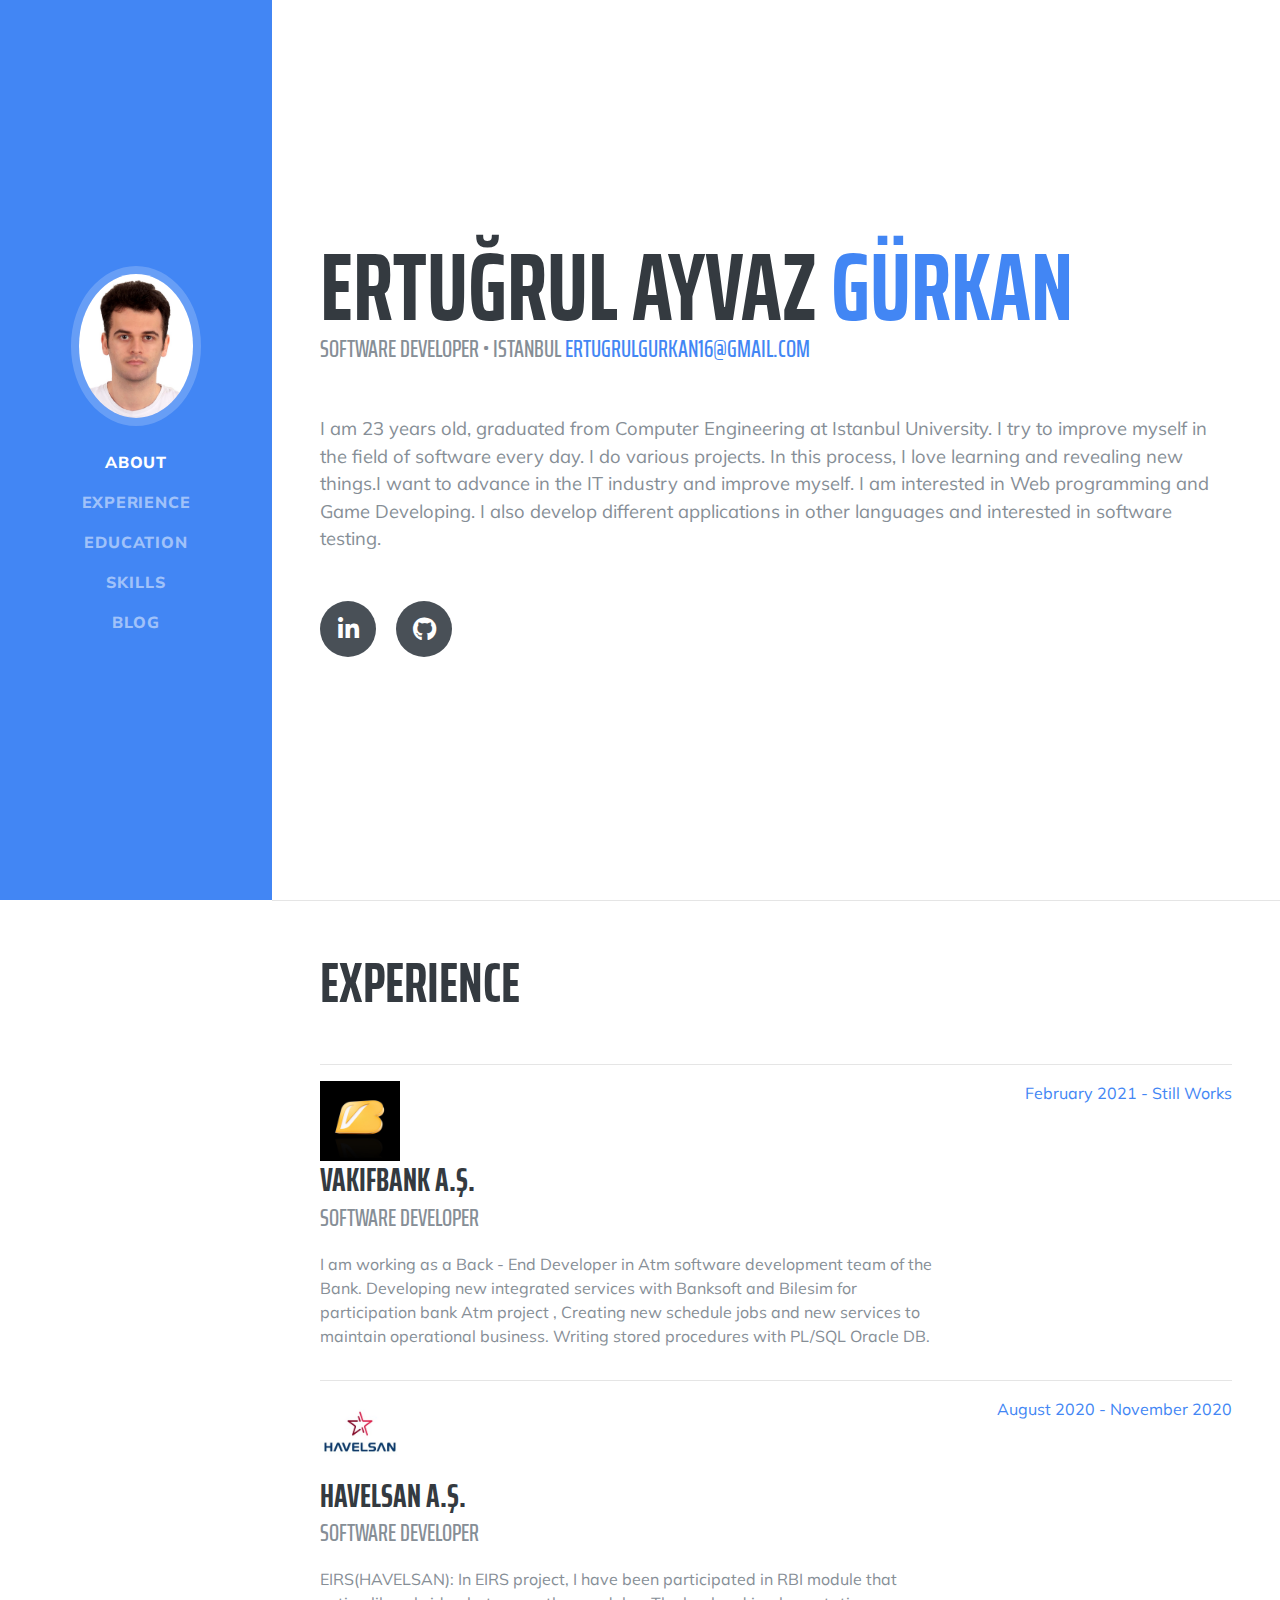
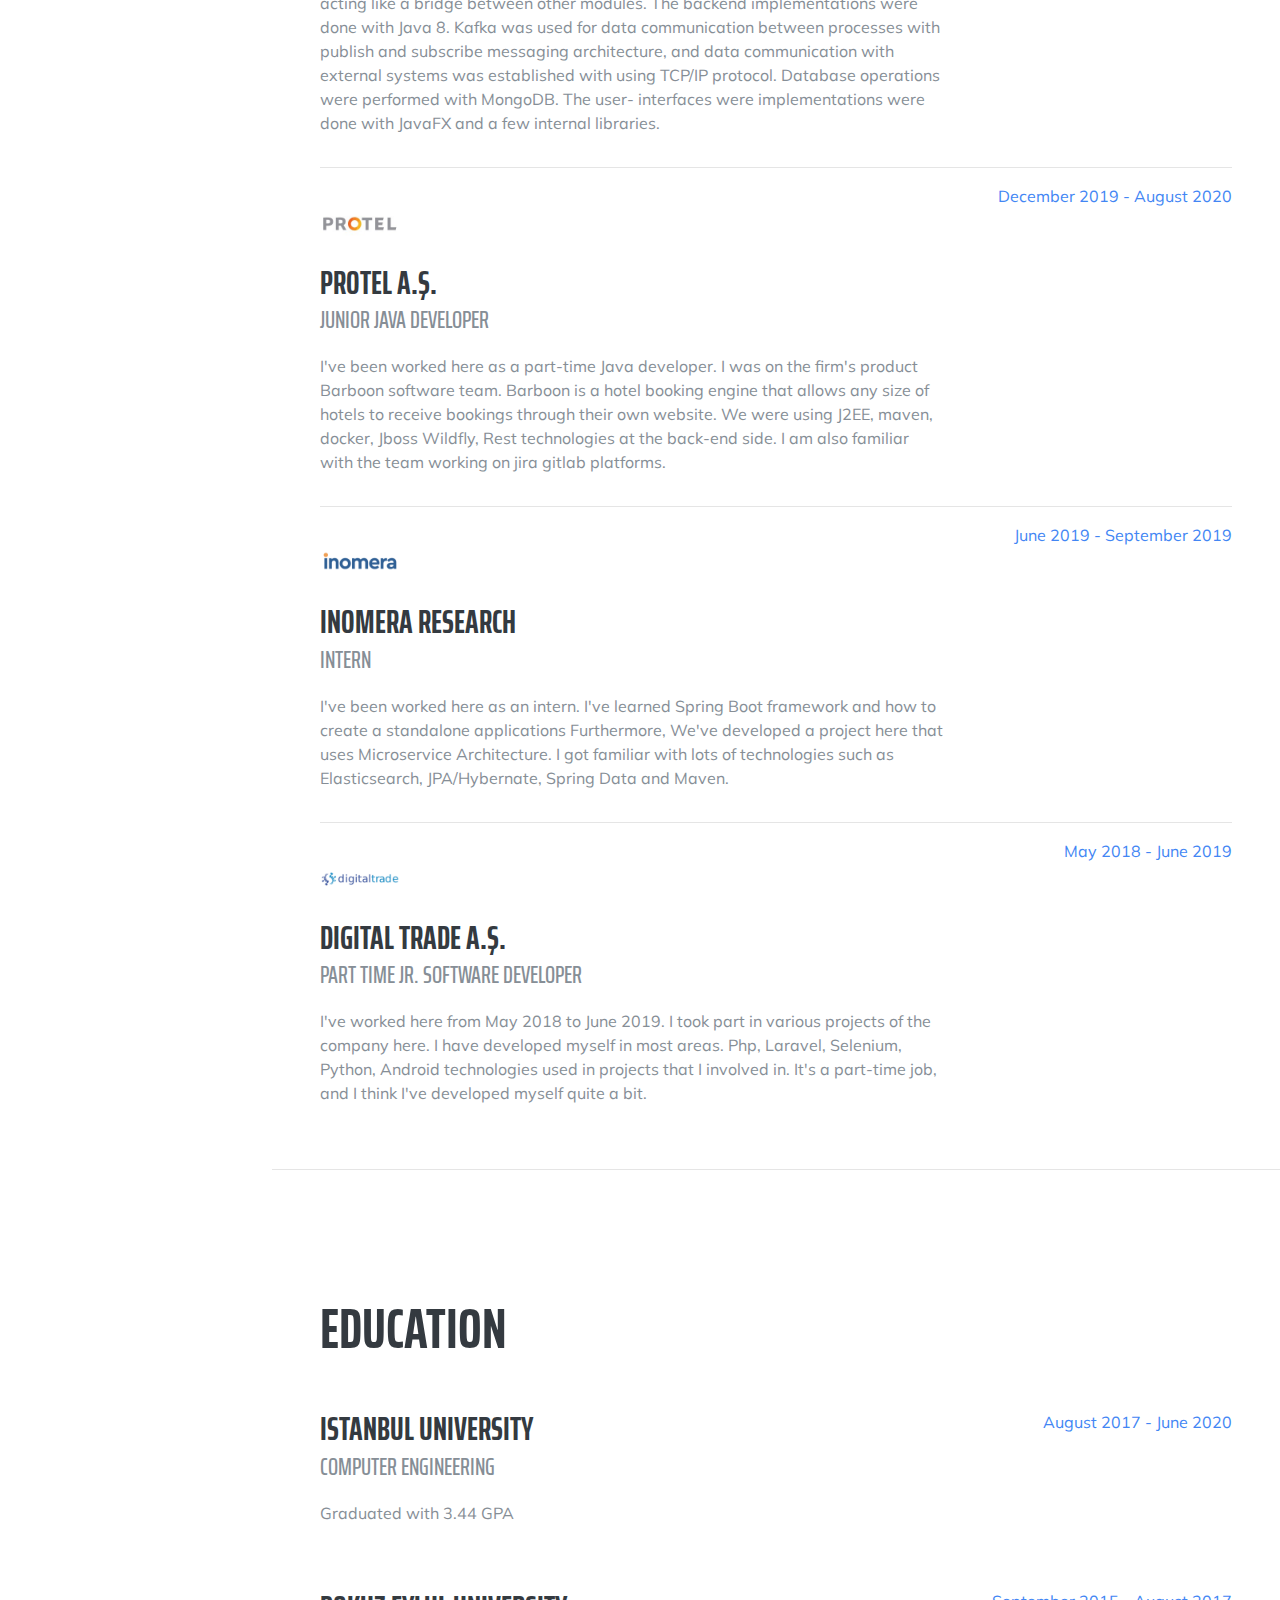
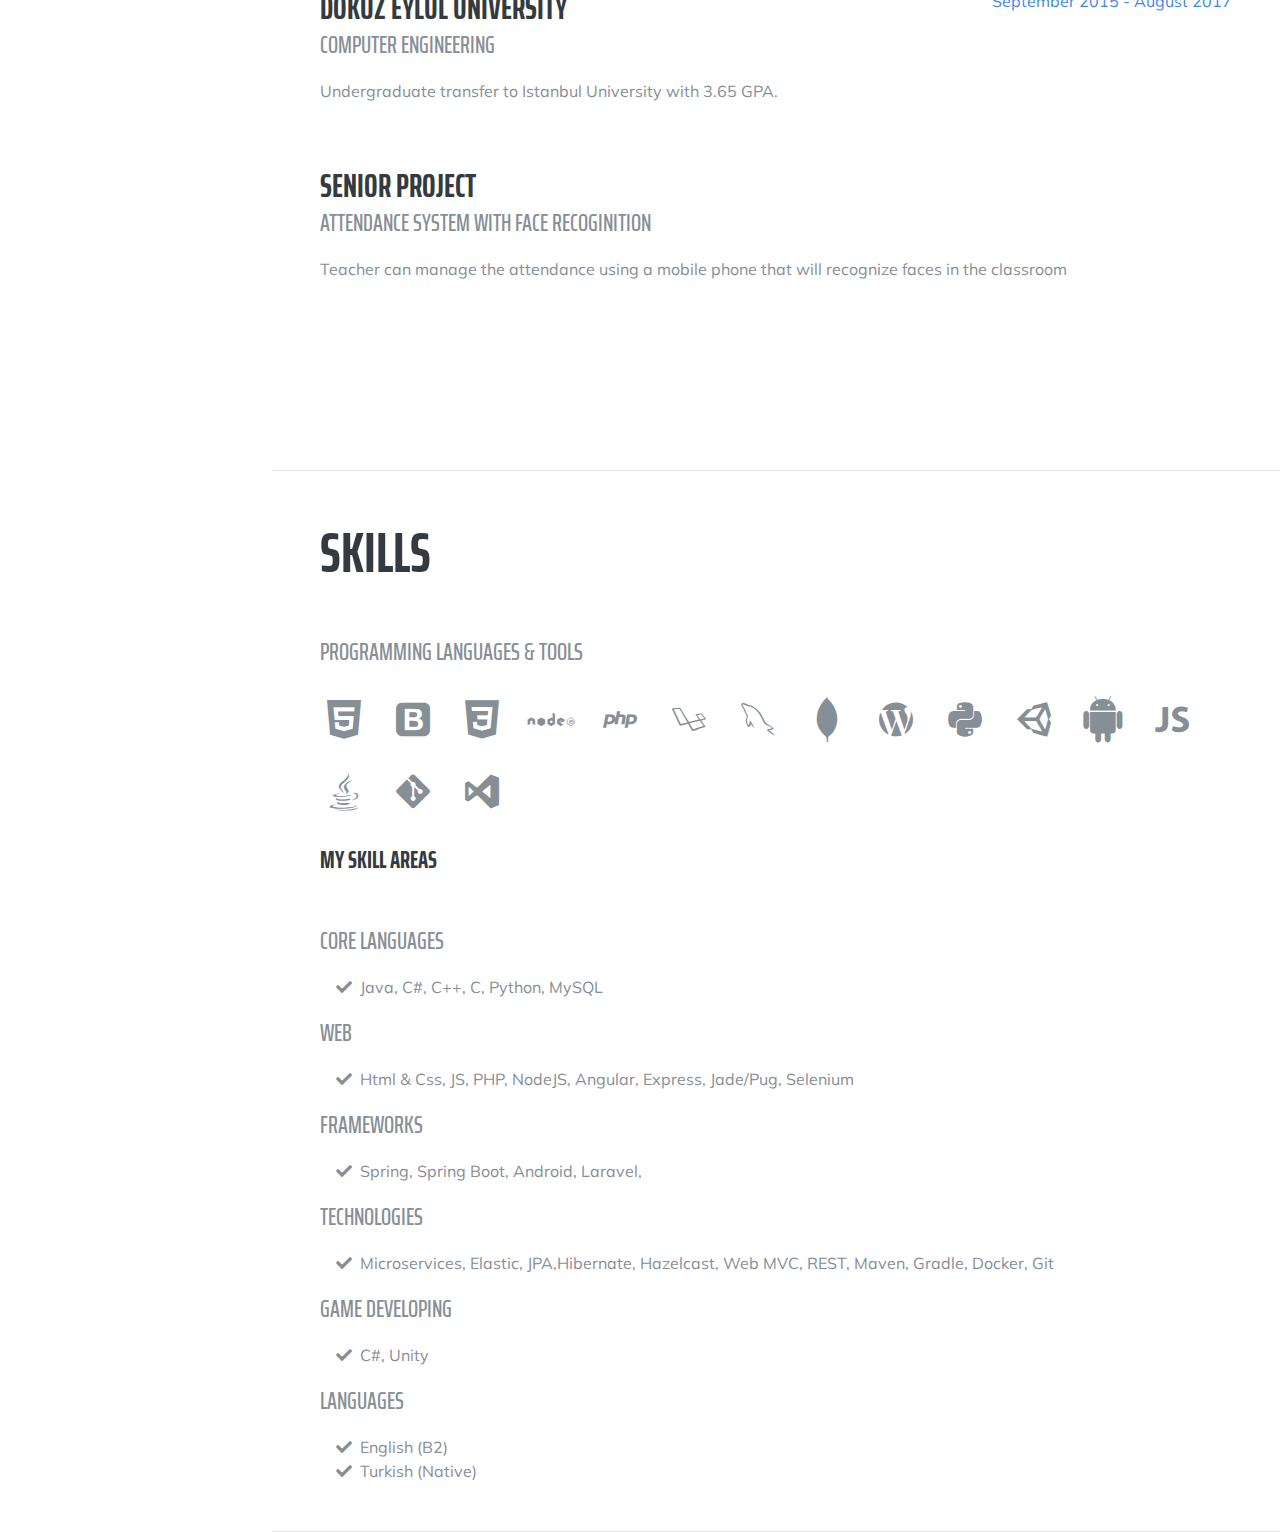
==== commit 9050d1f7: "some changes" ====
--- a/index.html
+++ b/index.html
@@ -113,6 +113,10 @@
           <div class="resume-content">
             <img src="./img/companies/vakifbank.png" style="width: 80px;" alt="vakifbank"><h3 class="mb-0">Vakıfbank A.Ş.</h3>
             <div class="subheading mb-3">Software Developer</div>
+            <p>I am working as a Back - End Developer in Atm software development team of the Bank.
+              Developing new integrated services with Banksoft and Bilesim for participation bank Atm
+              project , Creating new schedule jobs and new services to maintain operational business.
+              Writing stored procedures with PL/SQL Oracle DB.</p>
           </div>
           <div class="resume-date text-md-right">
             <span class="text-primary">February 2021 - Still Works</span>
@@ -139,12 +143,7 @@
           <div class="resume-content">
             <img src="./img/companies/protel.jpeg" style="width: 80px;" alt="protel"><h3 class="mb-0">Protel A.Ş.</h3>
             <div class="subheading mb-3">Junior Java Developer</div>
-            <p>I've been working here as a part-time Java developer. I'm on the
-              firm's product Barboon software team. Barboon is a hotel booking
-              engine that allows any size of hotels to receive bookings through
-              their own website. We are using J2EE, maven, docker, Jboss
-              Wildfly, Rest technologies at the back-end side. I am also familiar
-              with the team working on jira gitlab platforms.</p>
+            <p>I've been worked here as a part-time Java developer. I was on the firm's product Barboon software team. Barboon is a hotel booking engine that allows any size of hotels to receive bookings through their own website. We were using J2EE, maven, docker, Jboss Wildfly, Rest technologies at the back-end side. I am also familiar with the team working on jira gitlab platforms.</p>
           </div>
           <div class="resume-date text-md-right">
             <span class="text-primary">December 2019 - August 2020</span>
@@ -156,9 +155,7 @@
             <img src="./img/companies/inomera.png" style="width: 80px;" alt="inomera"><h3 class="mb-0">Inomera Research</h3>
             <div class="subheading mb-3">Intern</div>
             <p>
-              I've been worked here as an intern. I've learned Spring Boot framework and how to create a standalone
-              applications .Furthermore, We've developed a project here that uses Microservice Architecture. I got
-              familiar with lots of technologies such as Elasticsearch, JPA/Hybernate, Spring Data and Maven.
+              I've been worked here as an intern. I've learned Spring Boot framework and how to create a standalone applications Furthermore, We've developed a project here that uses Microservice Architecture. I got familiar with lots of technologies such as Elasticsearch, JPA/Hybernate, Spring Data and Maven.
             </p>
           </div>
           <div class="resume-date text-md-right">
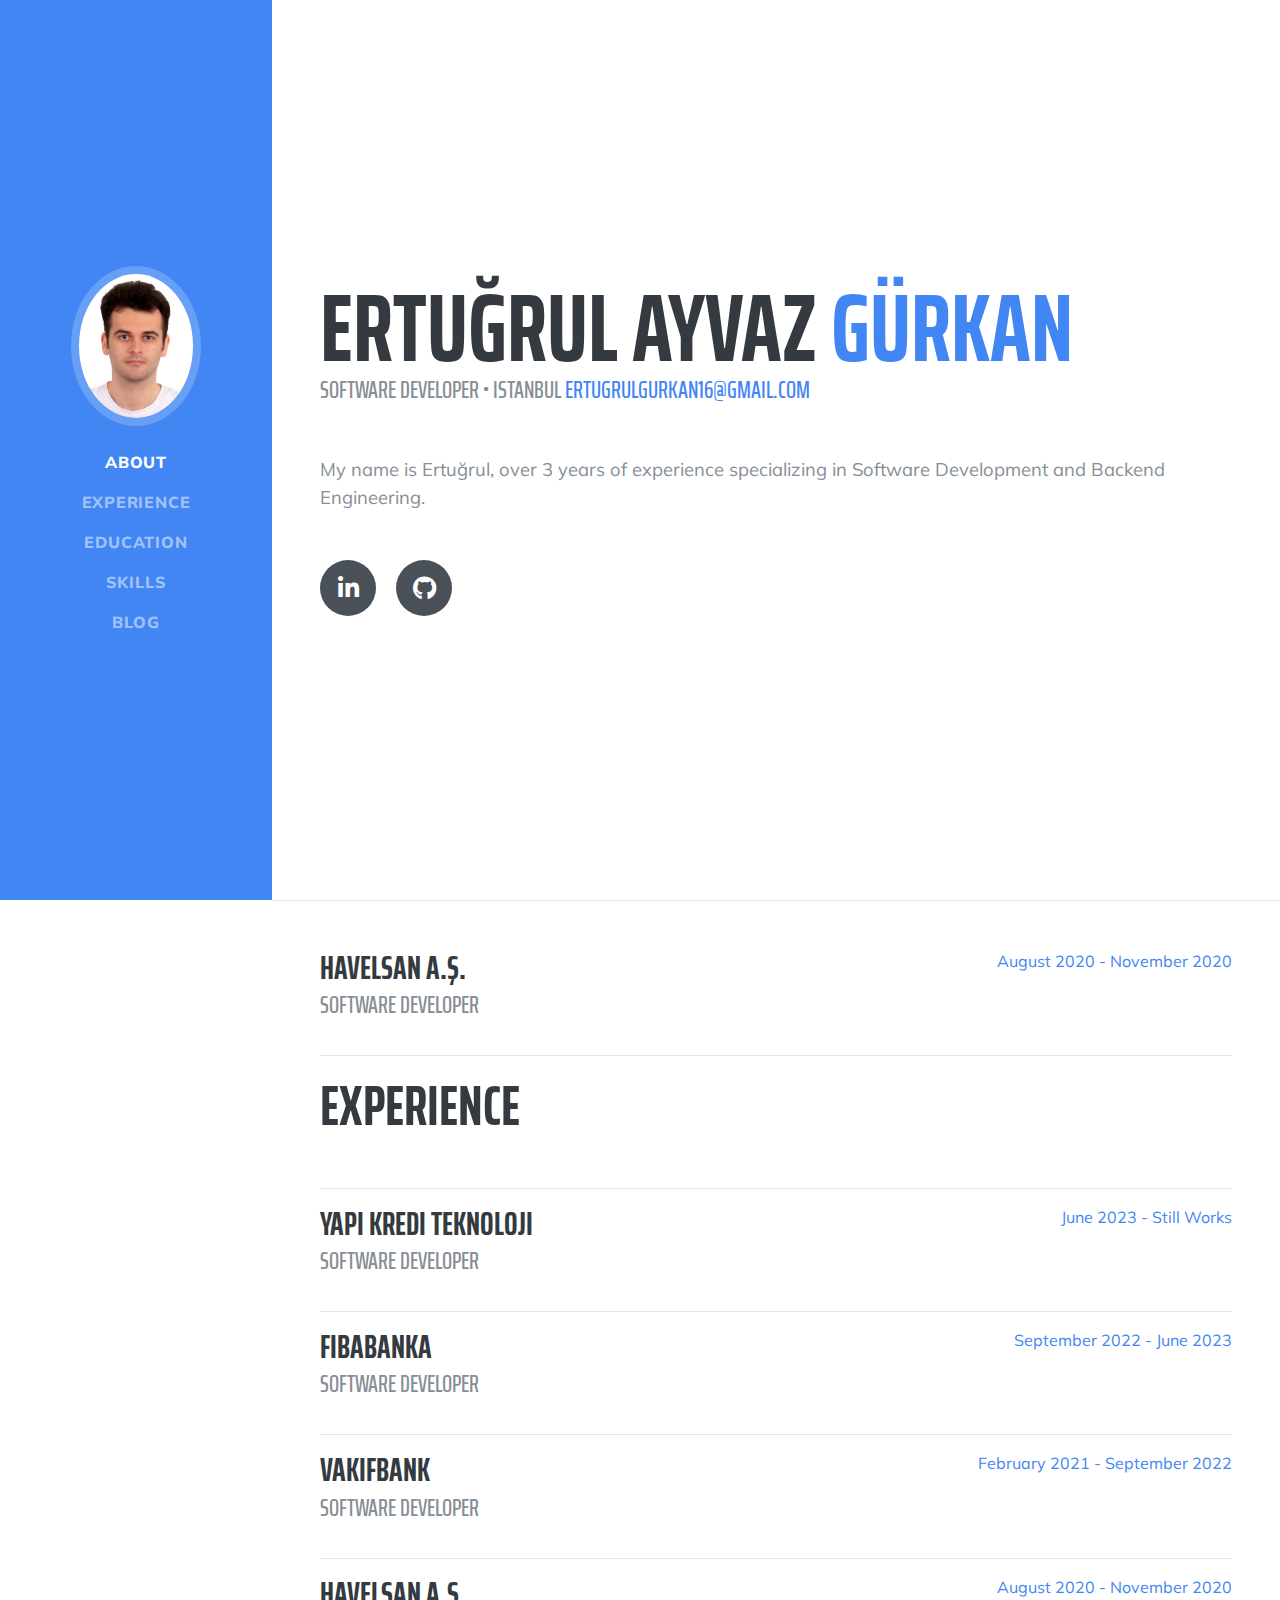
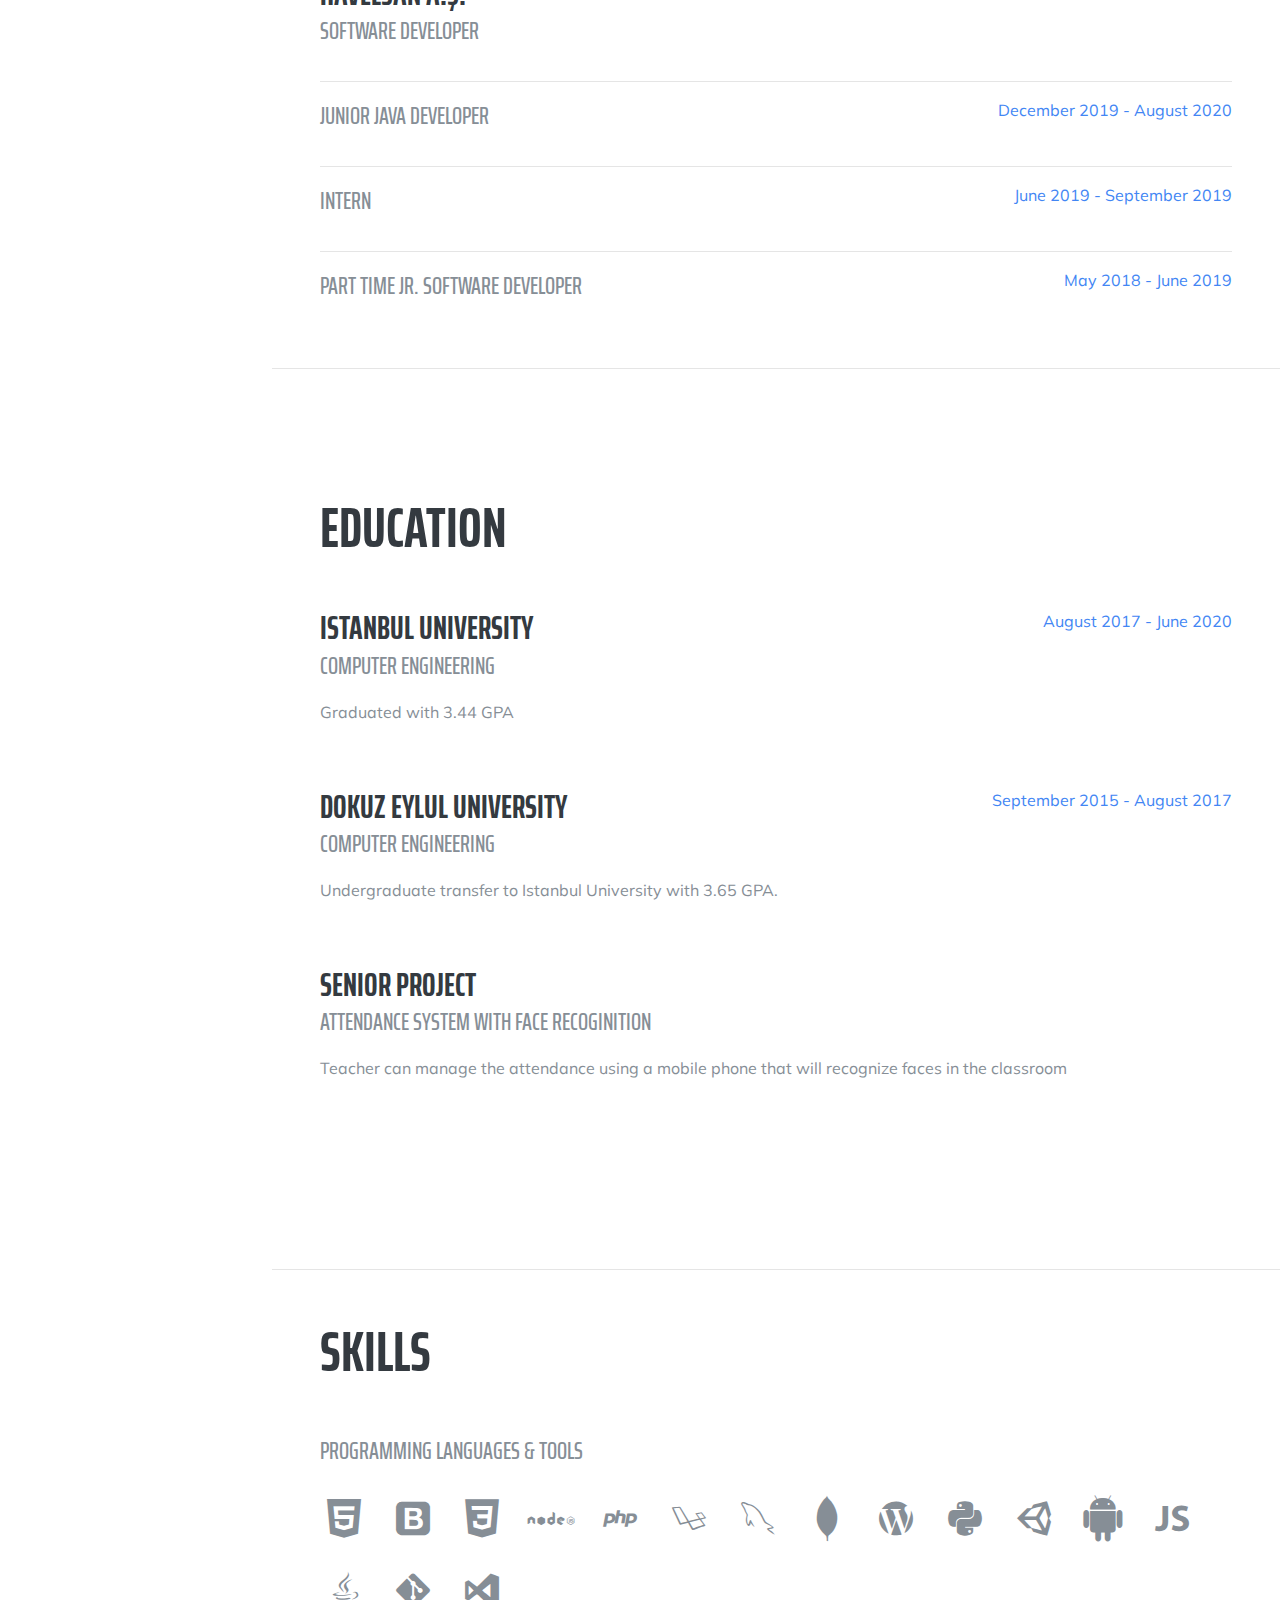
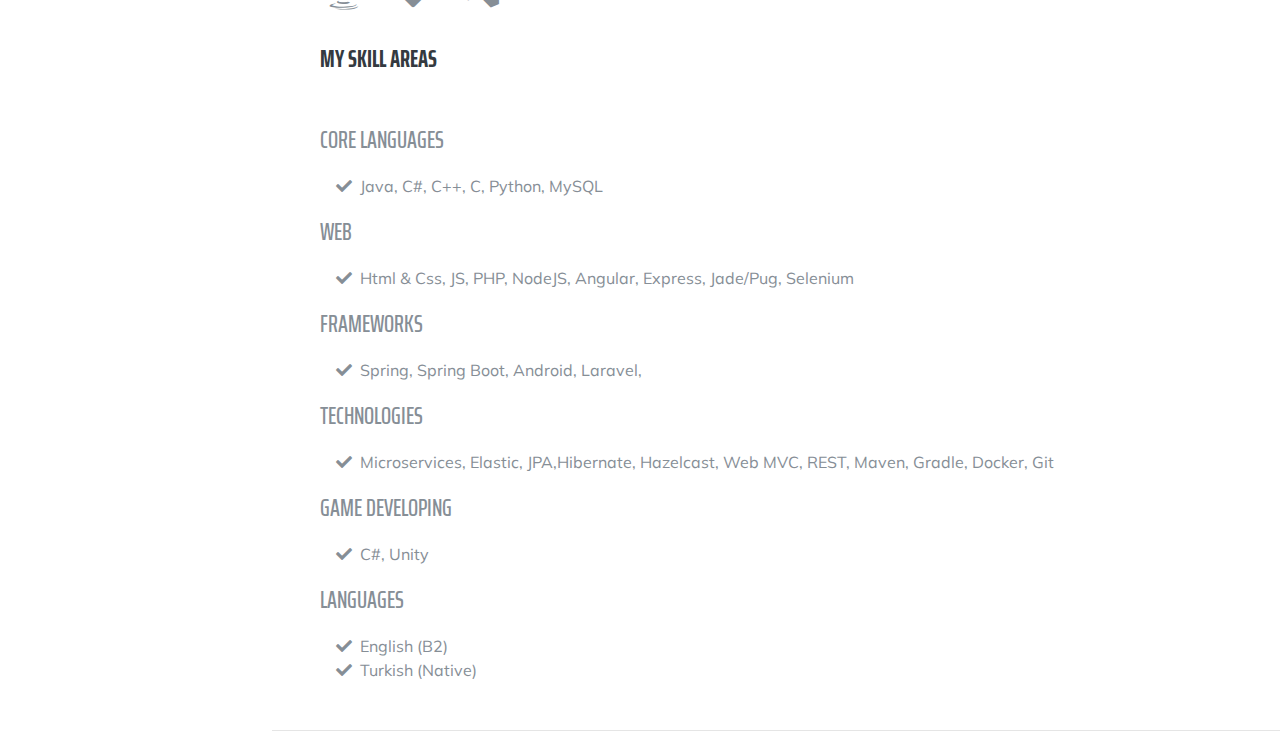
==== commit 0ec59f95: "Update index.html" ====
--- a/index.html
+++ b/index.html
@@ -80,12 +80,7 @@
         <div class="subheading mb-5">Software Developer • Istanbul
           <a href="mailto:ertugrulgurkan16@gmail.com">ertugrulgurkan16@gmail.com</a>
         </div>
-        <p class="lead mb-5">I am 23 years old, graduated from Computer Engineering at Istanbul University. I try to
-          improve myself in the field
-          of software every day. I do various projects. In this process, I love learning and revealing new things.I want
-          to
-          advance in the IT industry and improve myself. I am interested in Web programming and Game Developing. I
-          also develop different applications in other languages and interested in software testing.</p>
+        <p class="lead mb-5">My name is Ertuğrul, over 3 years of experience specializing in Software Development and Backend Engineering.</p>
         <div class="social-icons">
           <a href="https://www.linkedin.com/in/ertugrulgurkan">
             <i class="fab fa-linkedin-in"></i>
@@ -107,32 +102,52 @@
 
     <section class="resume-section p-3 p-lg-5 d-flex align-items-center" id="experience">
       <div class="w-100">
+        <div class="resume-item d-flex flex-column flex-md-row justify-content-between">
+          <div class="resume-content">
+            <h3 class="mb-0">Havelsan A.Ş.</h3>
+            <div class="subheading mb-3">Software Developer</div>
+          </div>
+          <div class="resume-date text-md-right">
+            <span class="text-primary">August 2020 - November 2020</span>
+          </div>
+        </div>
+        <hr>        
         <h2 class="mb-5">Experience</h2>
         <hr>
         <div class="resume-item d-flex flex-column flex-md-row justify-content-between">
           <div class="resume-content">
-            <img src="./img/companies/vakifbank.png" style="width: 80px;" alt="vakifbank"><h3 class="mb-0">Vakıfbank A.Ş.</h3>
-            <div class="subheading mb-3">Software Developer</div>
-            <p>I am working as a Back - End Developer in Atm software development team of the Bank.
-              Developing new integrated services with Banksoft and Bilesim for participation bank Atm
-              project , Creating new schedule jobs and new services to maintain operational business.
-              Writing stored procedures with PL/SQL Oracle DB.</p>
-          </div>
-          <div class="resume-date text-md-right">
-            <span class="text-primary">February 2021 - Still Works</span>
-          </div>
-        </div>
-        <hr>
-        <div class="resume-item d-flex flex-column flex-md-row justify-content-between">
-          <div class="resume-content">
-            <img src="./img/companies/havelsan.jpeg" style="width: 80px;" alt="havelsan">
+            <h3 class="mb-0">Yapı Kredi Teknoloji</h3>
+            <div class="subheading mb-3">Software Developer</div>
+          </div>
+          <div class="resume-date text-md-right">
+            <span class="text-primary">June 2023 - Still Works</span>
+          </div>
+        </div>
+        <hr>
+        <div class="resume-item d-flex flex-column flex-md-row justify-content-between">
+          <div class="resume-content">
+            <h3 class="mb-0">Fibabanka</h3>
+            <div class="subheading mb-3">Software Developer</div>
+          </div>
+          <div class="resume-date text-md-right">
+            <span class="text-primary">September 2022 - June 2023</span>
+          </div>
+        </div>
+        <hr>
+        <div class="resume-item d-flex flex-column flex-md-row justify-content-between">
+          <div class="resume-content">
+            <h3 class="mb-0">Vakıfbank</h3>
+            <div class="subheading mb-3">Software Developer</div>
+          </div>
+          <div class="resume-date text-md-right">
+            <span class="text-primary">February 2021 - September 2022</span>
+          </div>
+        </div>
+        <hr>
+        <div class="resume-item d-flex flex-column flex-md-row justify-content-between">
+          <div class="resume-content">
             <h3 class="mb-0">Havelsan A.Ş.</h3>
             <div class="subheading mb-3">Software Developer</div>
-            <p>EIRS(HAVELSAN): In EIRS project, I have been participated in RBI module that acting like a bridge between
-              other modules. The backend implementations were done with Java 8. Kafka was used for data communication
-              between processes with publish and subscribe messaging architecture, and data communication with external
-              systems was established with using TCP/IP protocol. Database operations were performed with MongoDB. The
-              user- interfaces were implementations were done with JavaFX and a few internal libraries.</p>
           </div>
           <div class="resume-date text-md-right">
             <span class="text-primary">August 2020 - November 2020</span>
@@ -141,9 +156,7 @@
         <hr>
         <div class="resume-item d-flex flex-column flex-md-row justify-content-between">
           <div class="resume-content">
-            <img src="./img/companies/protel.jpeg" style="width: 80px;" alt="protel"><h3 class="mb-0">Protel A.Ş.</h3>
             <div class="subheading mb-3">Junior Java Developer</div>
-            <p>I've been worked here as a part-time Java developer. I was on the firm's product Barboon software team. Barboon is a hotel booking engine that allows any size of hotels to receive bookings through their own website. We were using J2EE, maven, docker, Jboss Wildfly, Rest technologies at the back-end side. I am also familiar with the team working on jira gitlab platforms.</p>
           </div>
           <div class="resume-date text-md-right">
             <span class="text-primary">December 2019 - August 2020</span>
@@ -152,11 +165,7 @@
         <hr>
         <div class="resume-item d-flex flex-column flex-md-row justify-content-between">
           <div class="resume-content">
-            <img src="./img/companies/inomera.png" style="width: 80px;" alt="inomera"><h3 class="mb-0">Inomera Research</h3>
             <div class="subheading mb-3">Intern</div>
-            <p>
-              I've been worked here as an intern. I've learned Spring Boot framework and how to create a standalone applications Furthermore, We've developed a project here that uses Microservice Architecture. I got familiar with lots of technologies such as Elasticsearch, JPA/Hybernate, Spring Data and Maven.
-            </p>
           </div>
           <div class="resume-date text-md-right">
             <span class="text-primary">June 2019 - September 2019</span>
@@ -165,14 +174,7 @@
         <hr>
         <div class="resume-item d-flex flex-column flex-md-row justify-content-between">
           <div class="resume-content">
-            <img src="./img/companies/digital-trade.png" style="width: 80px;" alt="digital-trade"><h3 class="mb-0">Digital Trade A.Ş.</h3>
             <div class="subheading mb-3">Part Time Jr. Software Developer</div>
-            <p>I've worked here from May 2018 to June 2019. I took part in various
-              projects of the company here. I have developed myself in most areas.
-              Php, Laravel, Selenium, Python, Android technologies used in projects
-              that I involved in. It's a part-time job, and I think I've developed myself
-              quite a bit.
-            </p>
           </div>
           <div class="resume-date text-md-right">
             <span class="text-primary">May 2018 - June 2019</span>
@@ -384,4 +386,4 @@
 
 </body>
 
-</html>+</html>
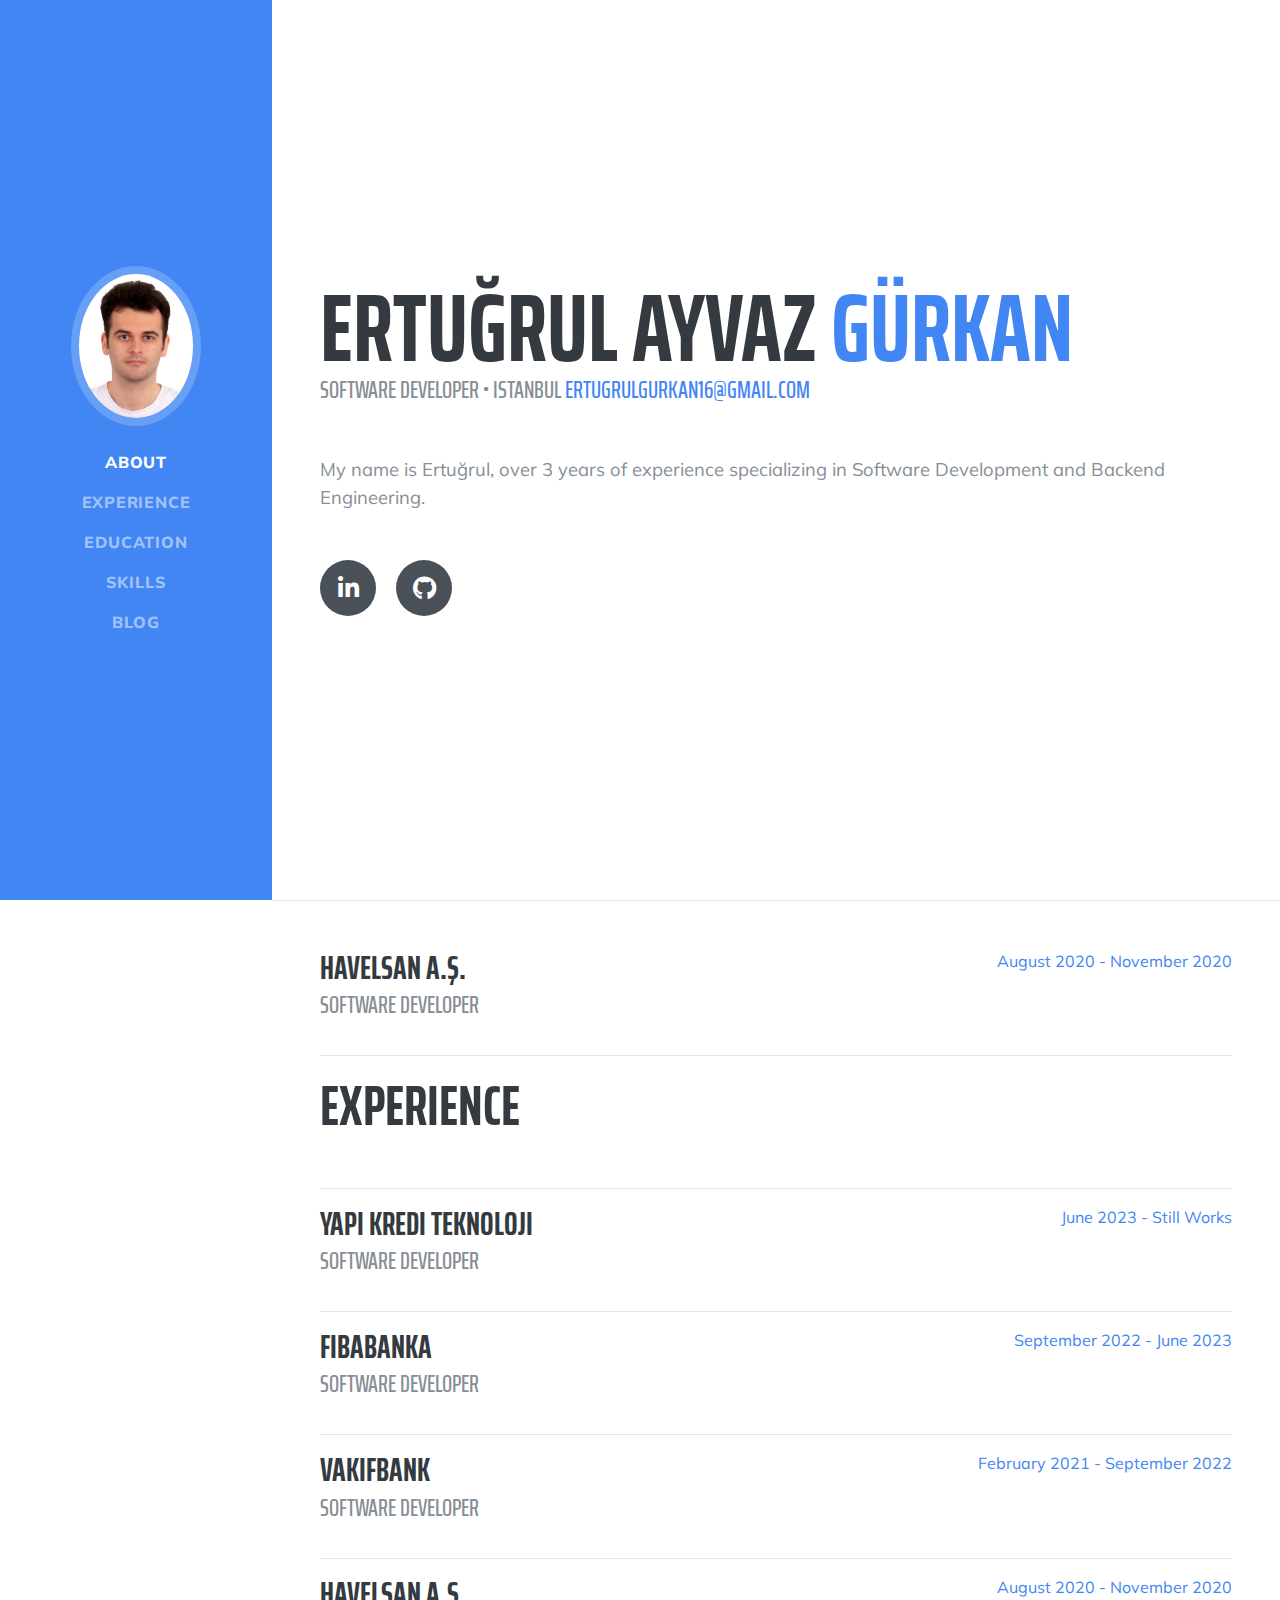
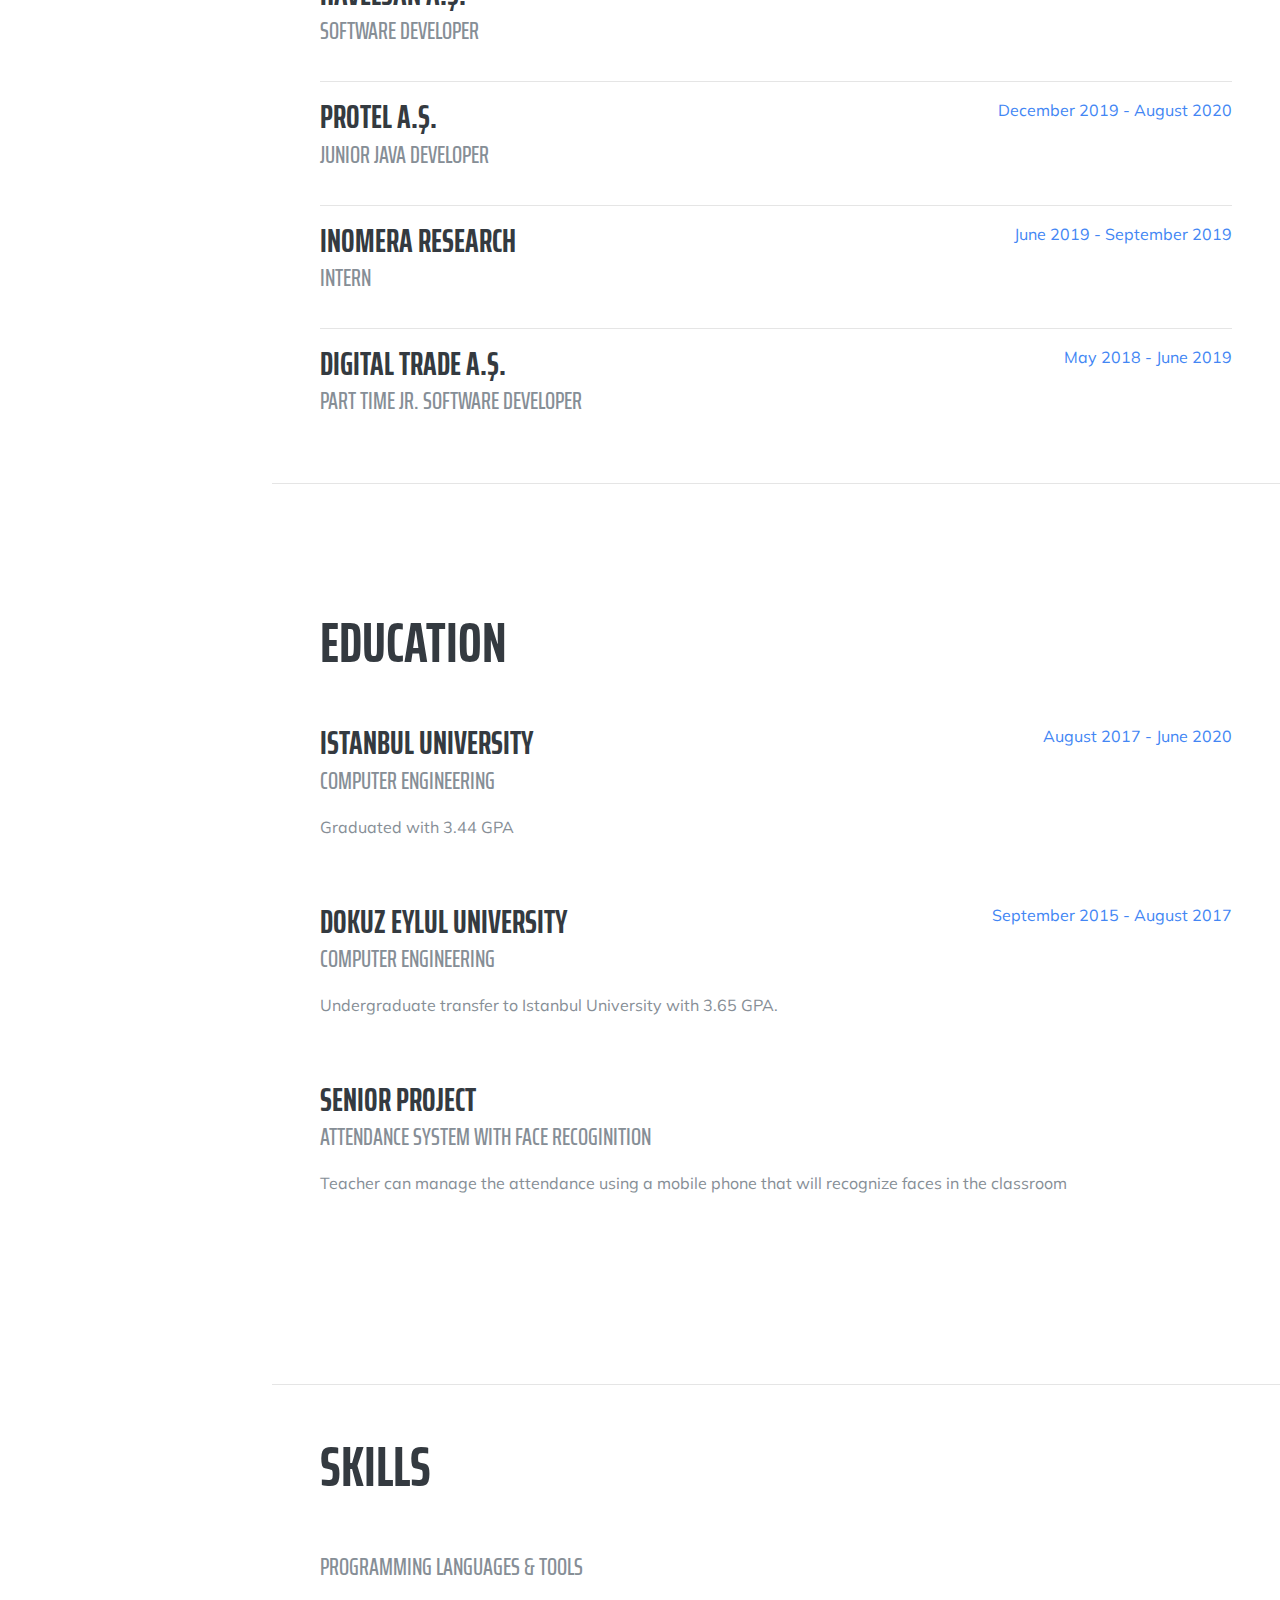
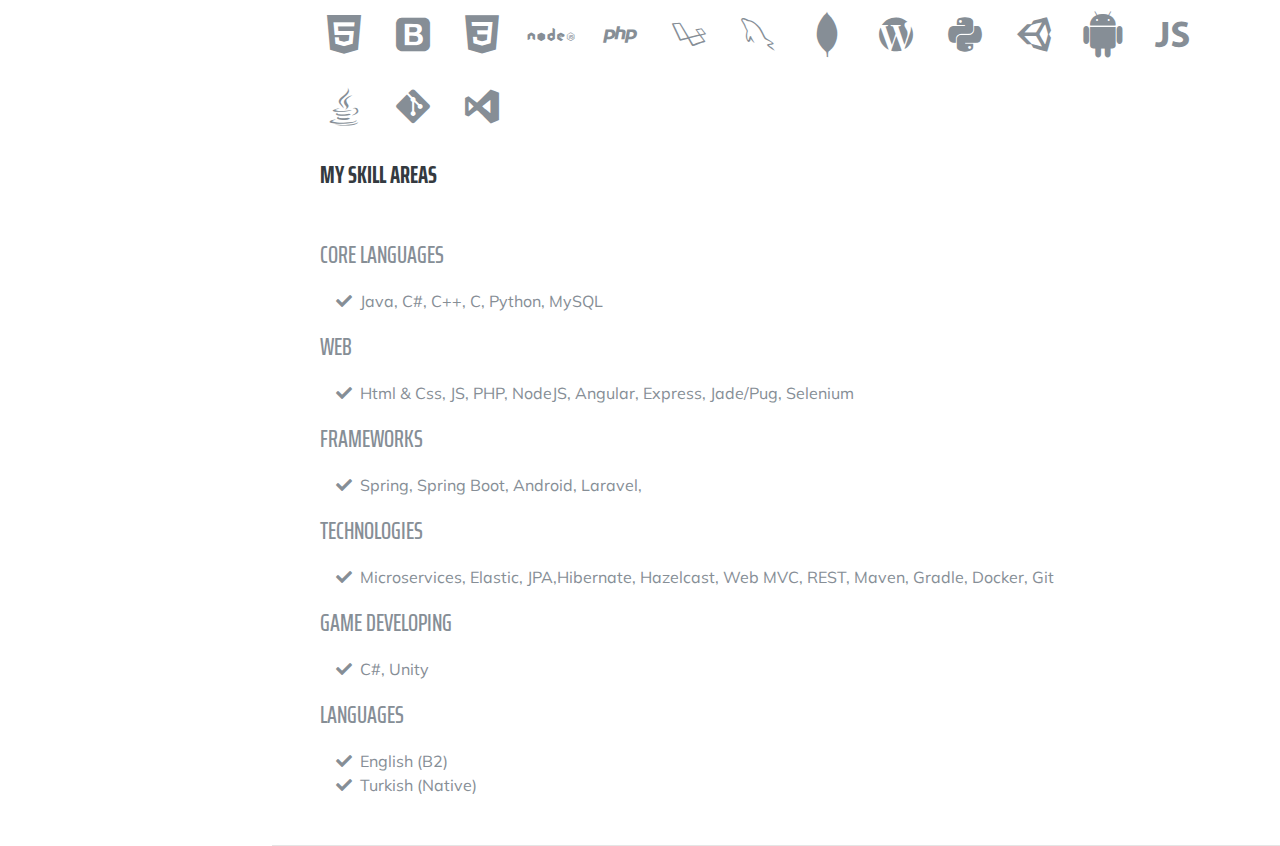
==== commit 249c41a1: "Update index.html" ====
--- a/index.html
+++ b/index.html
@@ -156,6 +156,7 @@
         <hr>
         <div class="resume-item d-flex flex-column flex-md-row justify-content-between">
           <div class="resume-content">
+            <h3 class="mb-0">Protel A.Ş.</h3>
             <div class="subheading mb-3">Junior Java Developer</div>
           </div>
           <div class="resume-date text-md-right">
@@ -165,6 +166,7 @@
         <hr>
         <div class="resume-item d-flex flex-column flex-md-row justify-content-between">
           <div class="resume-content">
+            <h3 class="mb-0">INOMERA RESEARCH</h3>
             <div class="subheading mb-3">Intern</div>
           </div>
           <div class="resume-date text-md-right">
@@ -174,6 +176,7 @@
         <hr>
         <div class="resume-item d-flex flex-column flex-md-row justify-content-between">
           <div class="resume-content">
+            <h3 class="mb-0">DIGITAL TRADE A.Ş.</h3>
             <div class="subheading mb-3">Part Time Jr. Software Developer</div>
           </div>
           <div class="resume-date text-md-right">
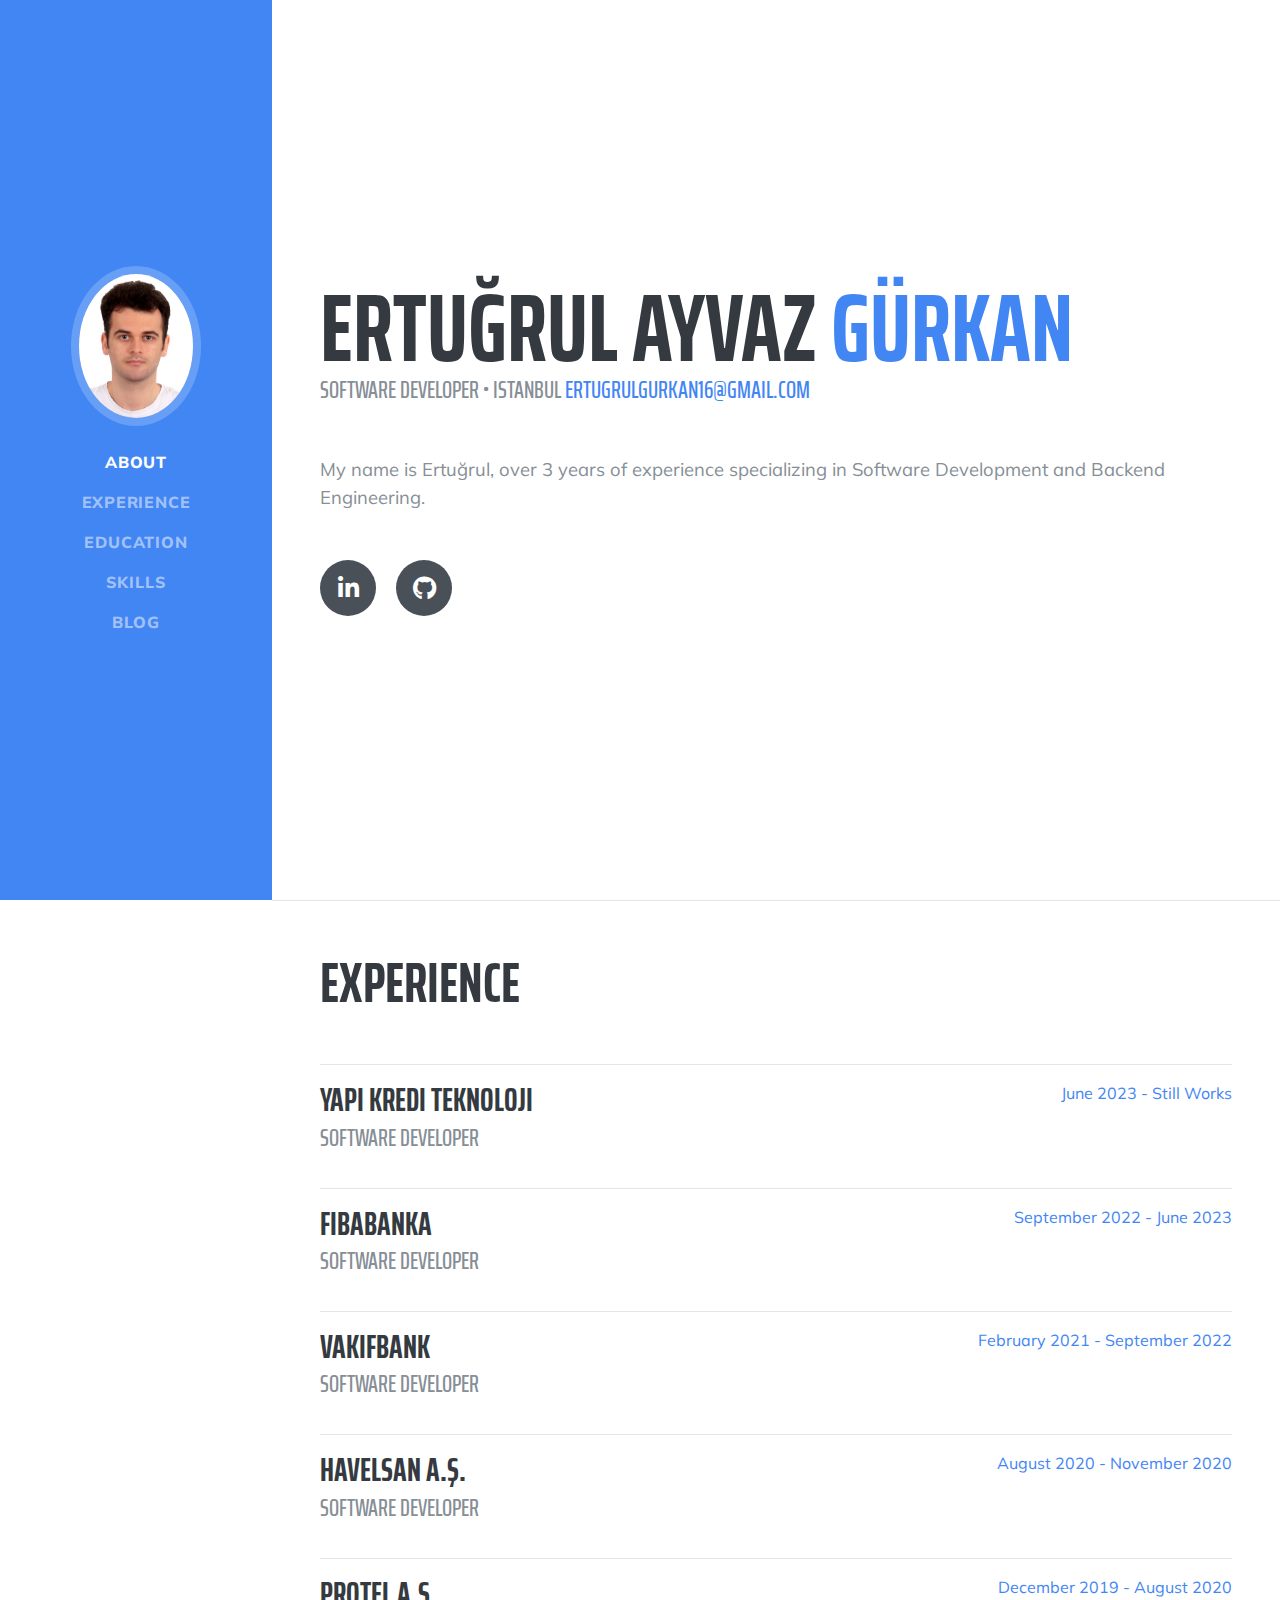
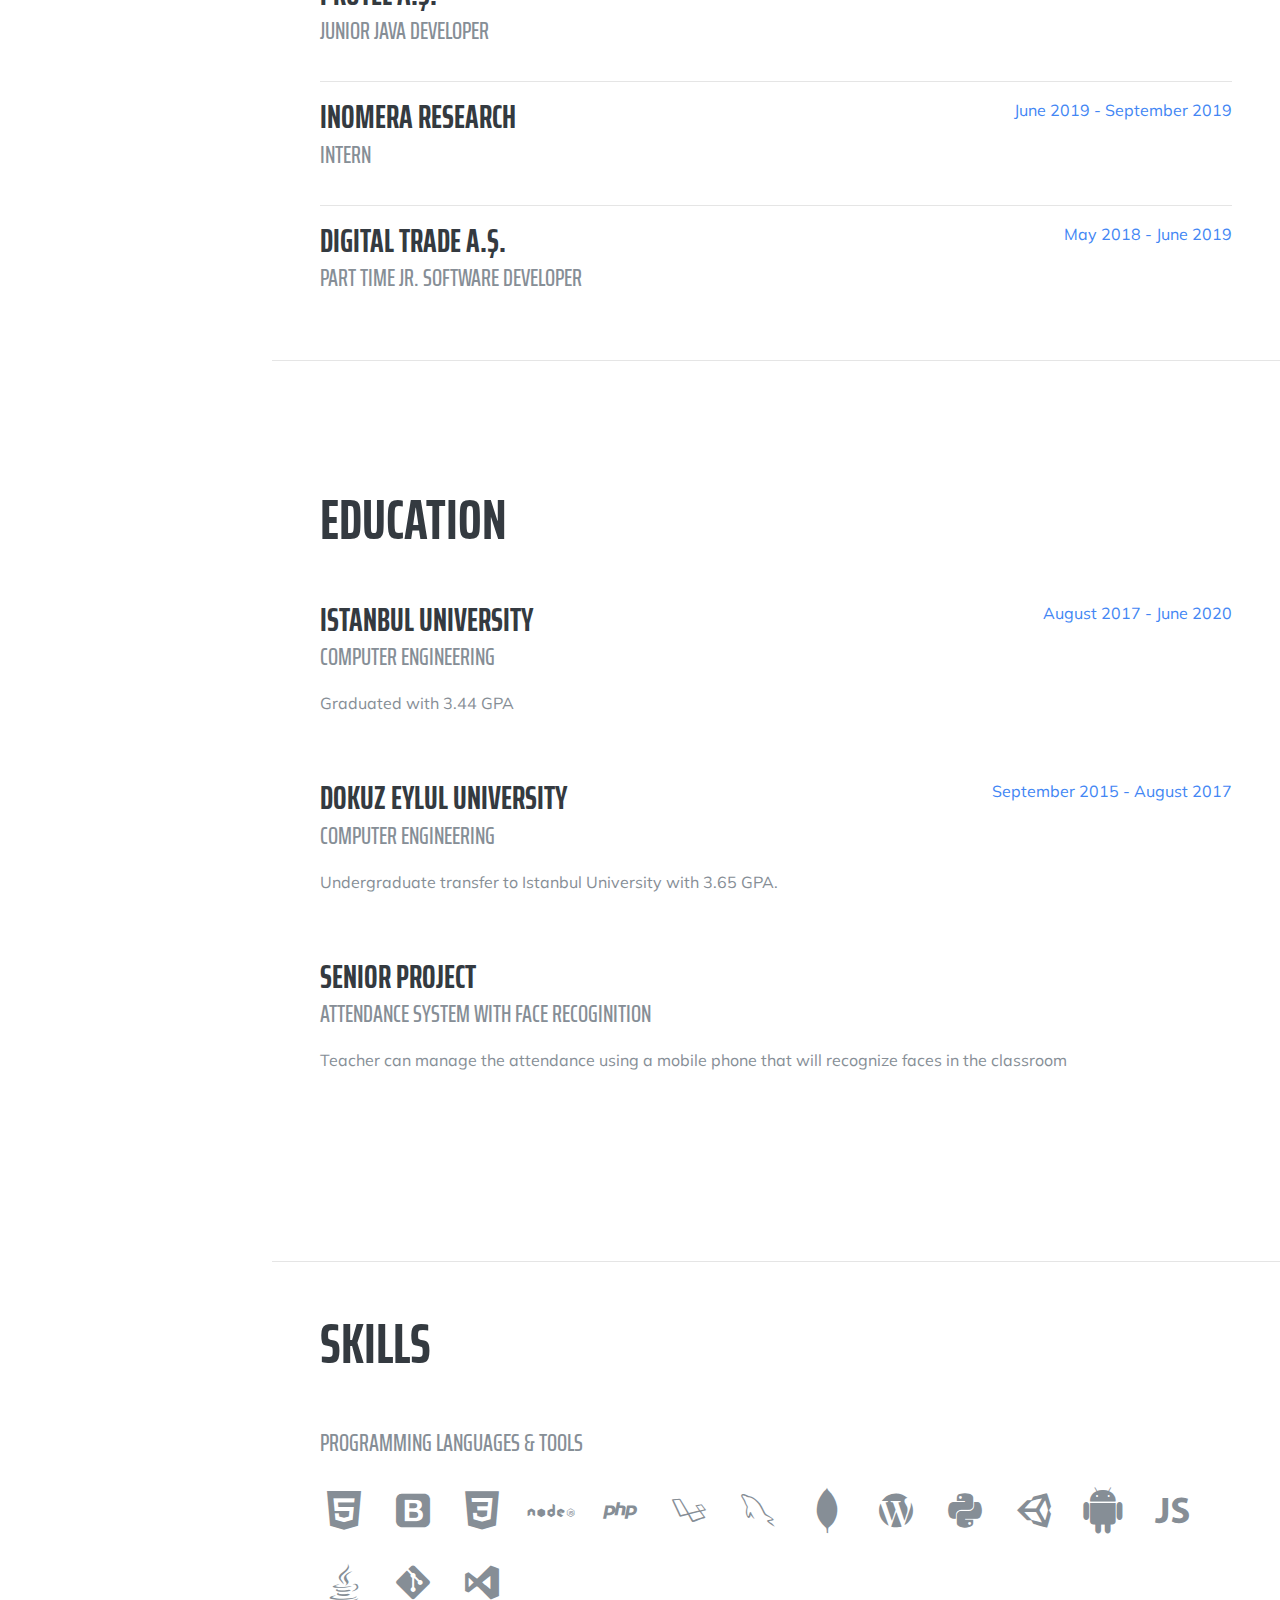
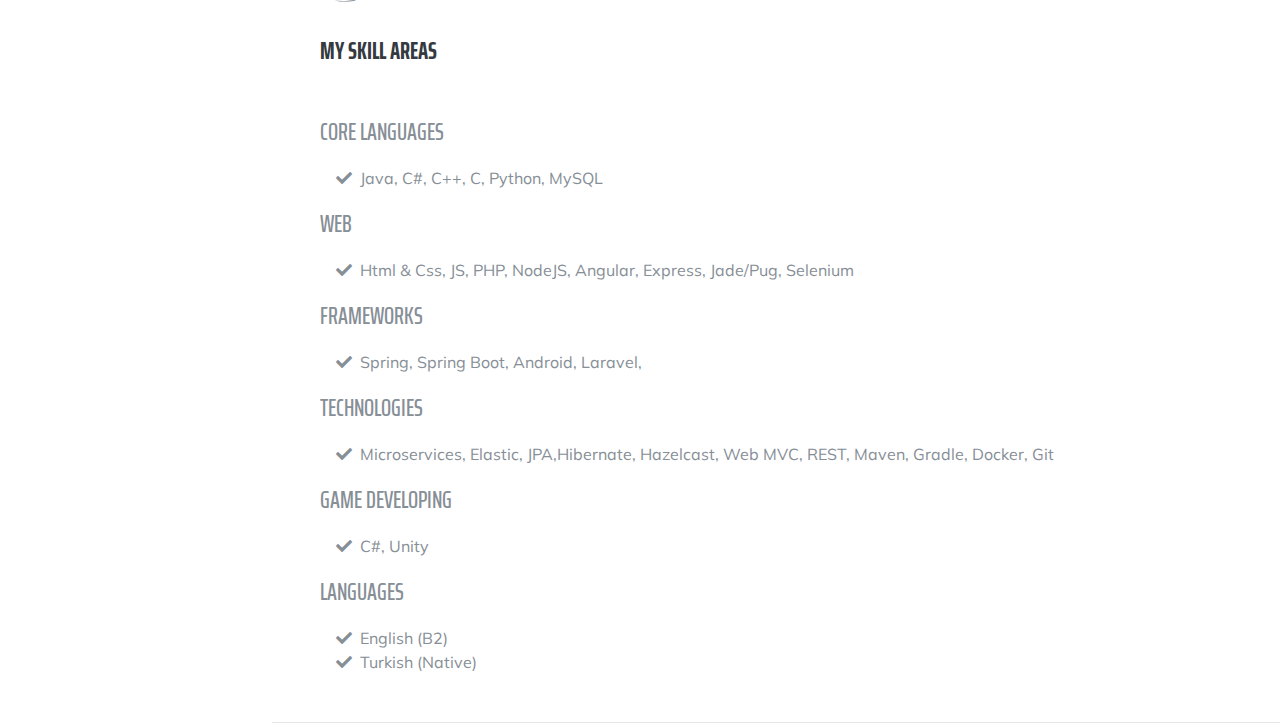
==== commit d584ab04: "Update index.html" ====
--- a/index.html
+++ b/index.html
@@ -101,17 +101,7 @@
     <hr class="m-0">
 
     <section class="resume-section p-3 p-lg-5 d-flex align-items-center" id="experience">
-      <div class="w-100">
-        <div class="resume-item d-flex flex-column flex-md-row justify-content-between">
-          <div class="resume-content">
-            <h3 class="mb-0">Havelsan A.Ş.</h3>
-            <div class="subheading mb-3">Software Developer</div>
-          </div>
-          <div class="resume-date text-md-right">
-            <span class="text-primary">August 2020 - November 2020</span>
-          </div>
-        </div>
-        <hr>        
+      <div class="w-100">     
         <h2 class="mb-5">Experience</h2>
         <hr>
         <div class="resume-item d-flex flex-column flex-md-row justify-content-between">
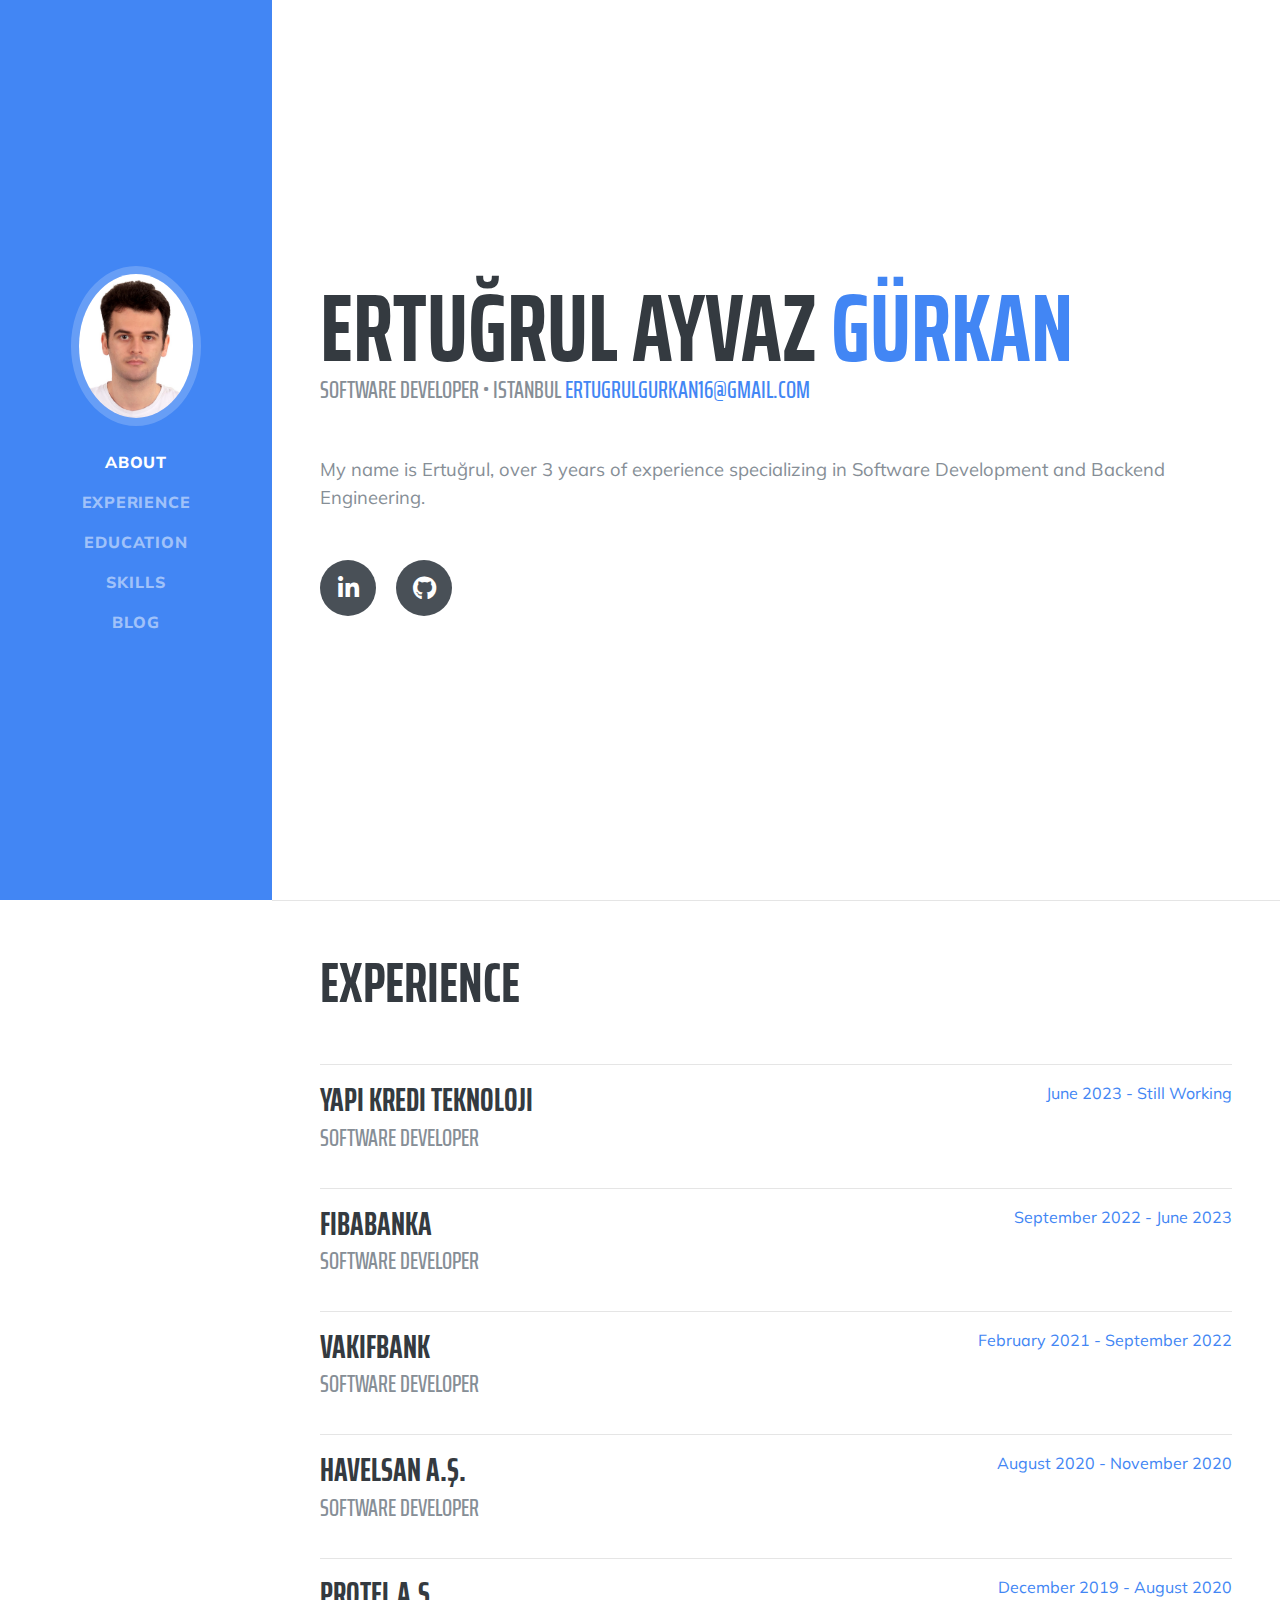
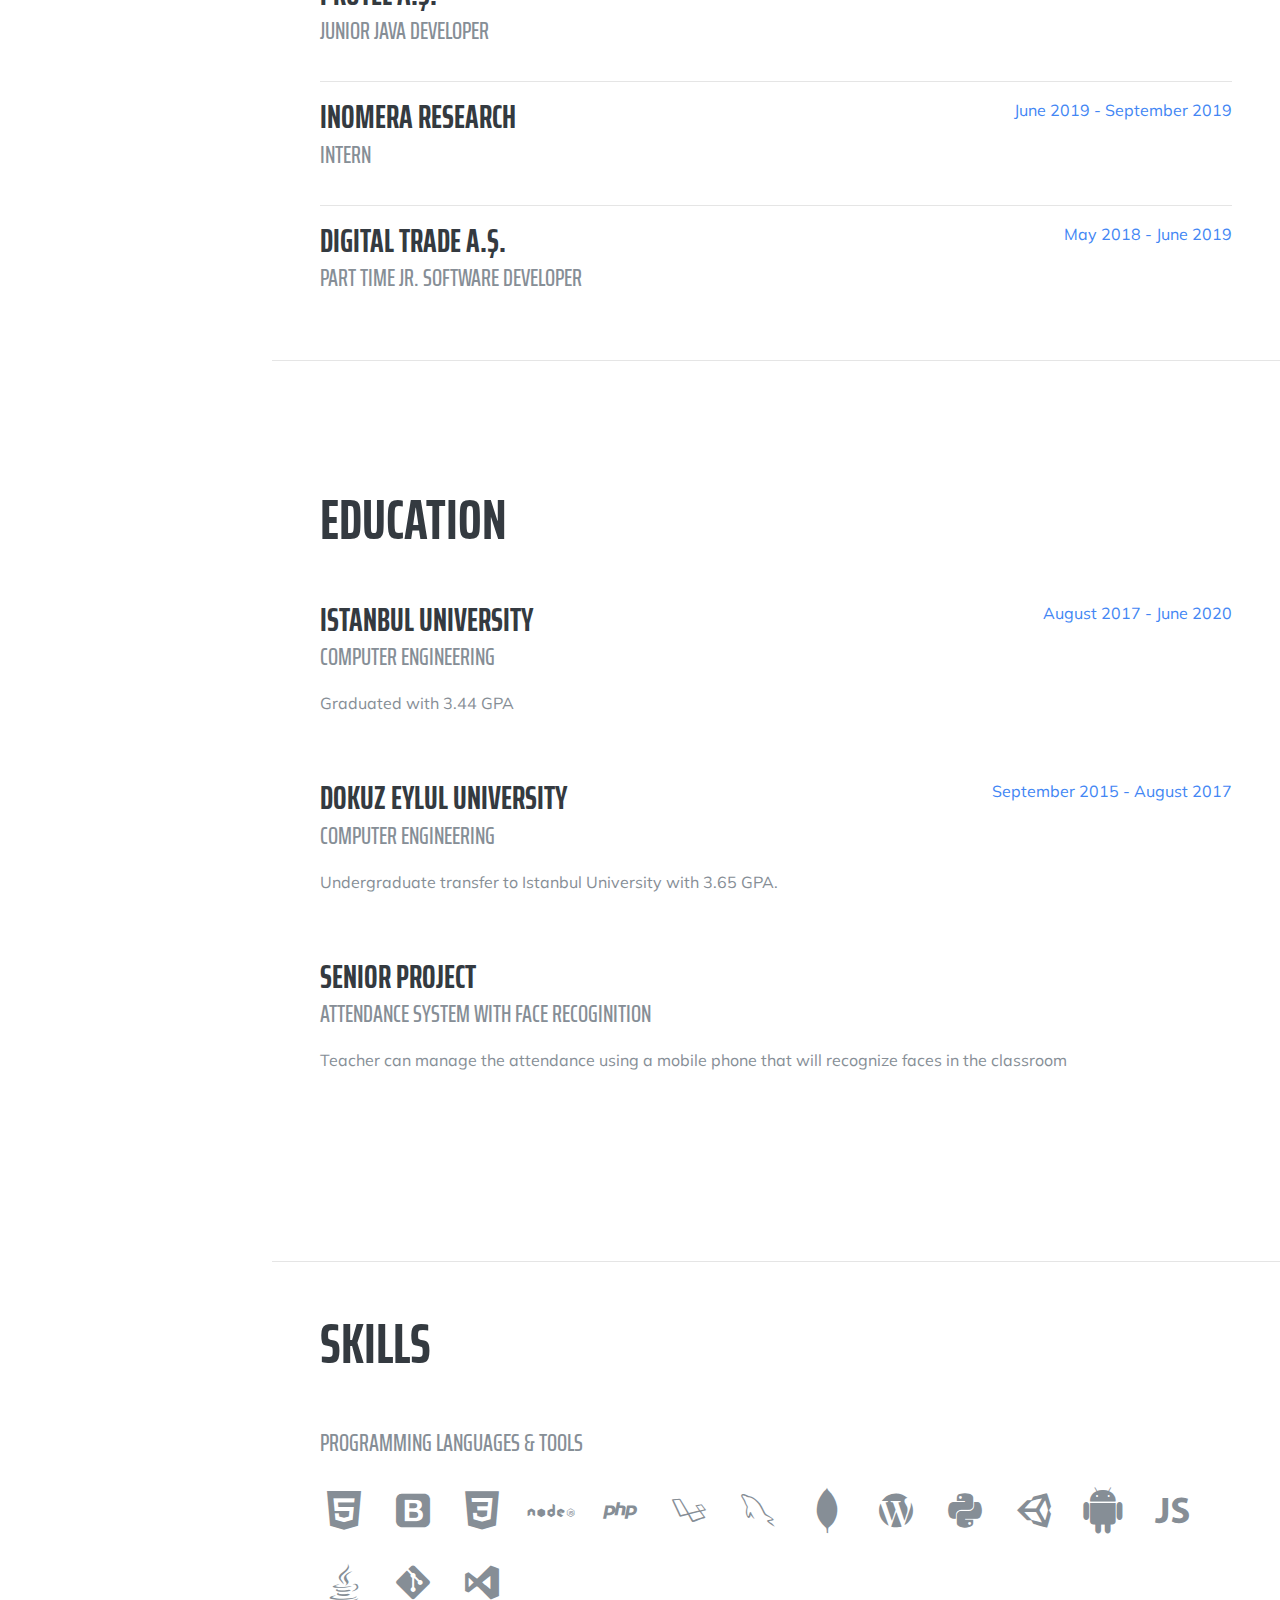
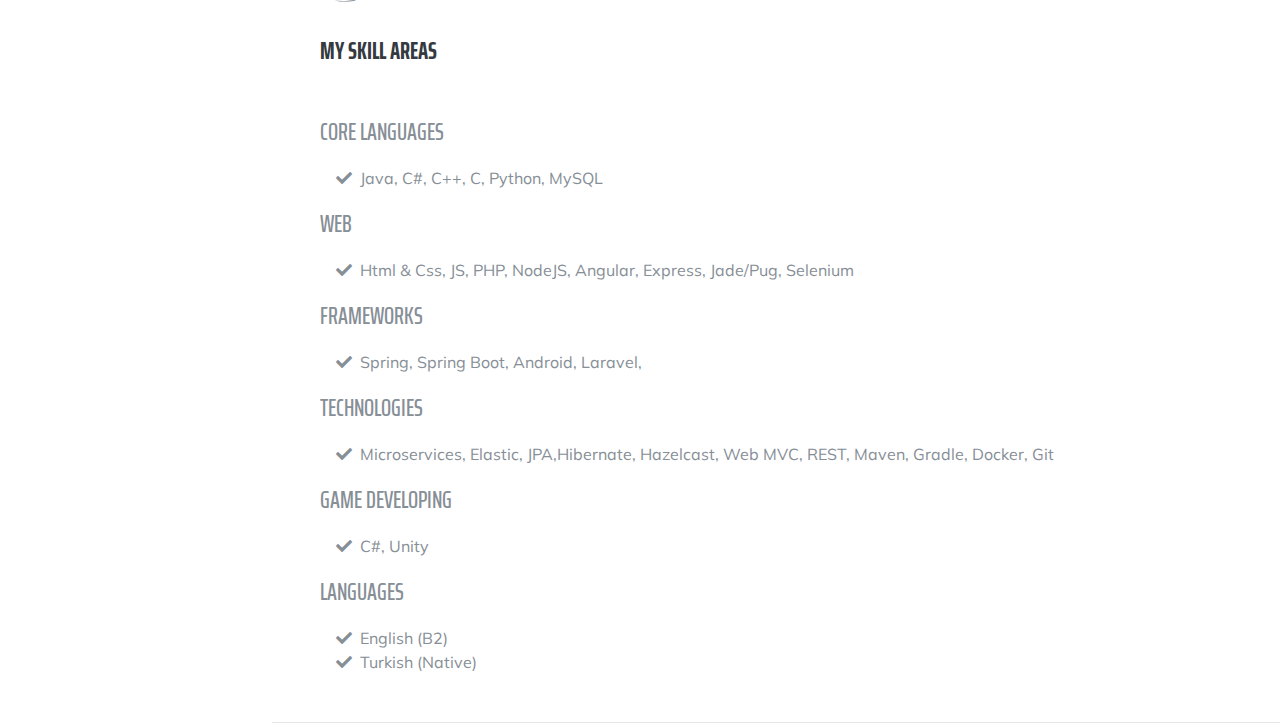
==== commit 3c38f1e8: "Update index.html" ====
--- a/index.html
+++ b/index.html
@@ -110,7 +110,7 @@
             <div class="subheading mb-3">Software Developer</div>
           </div>
           <div class="resume-date text-md-right">
-            <span class="text-primary">June 2023 - Still Works</span>
+            <span class="text-primary">June 2023 - Still Working</span>
           </div>
         </div>
         <hr>
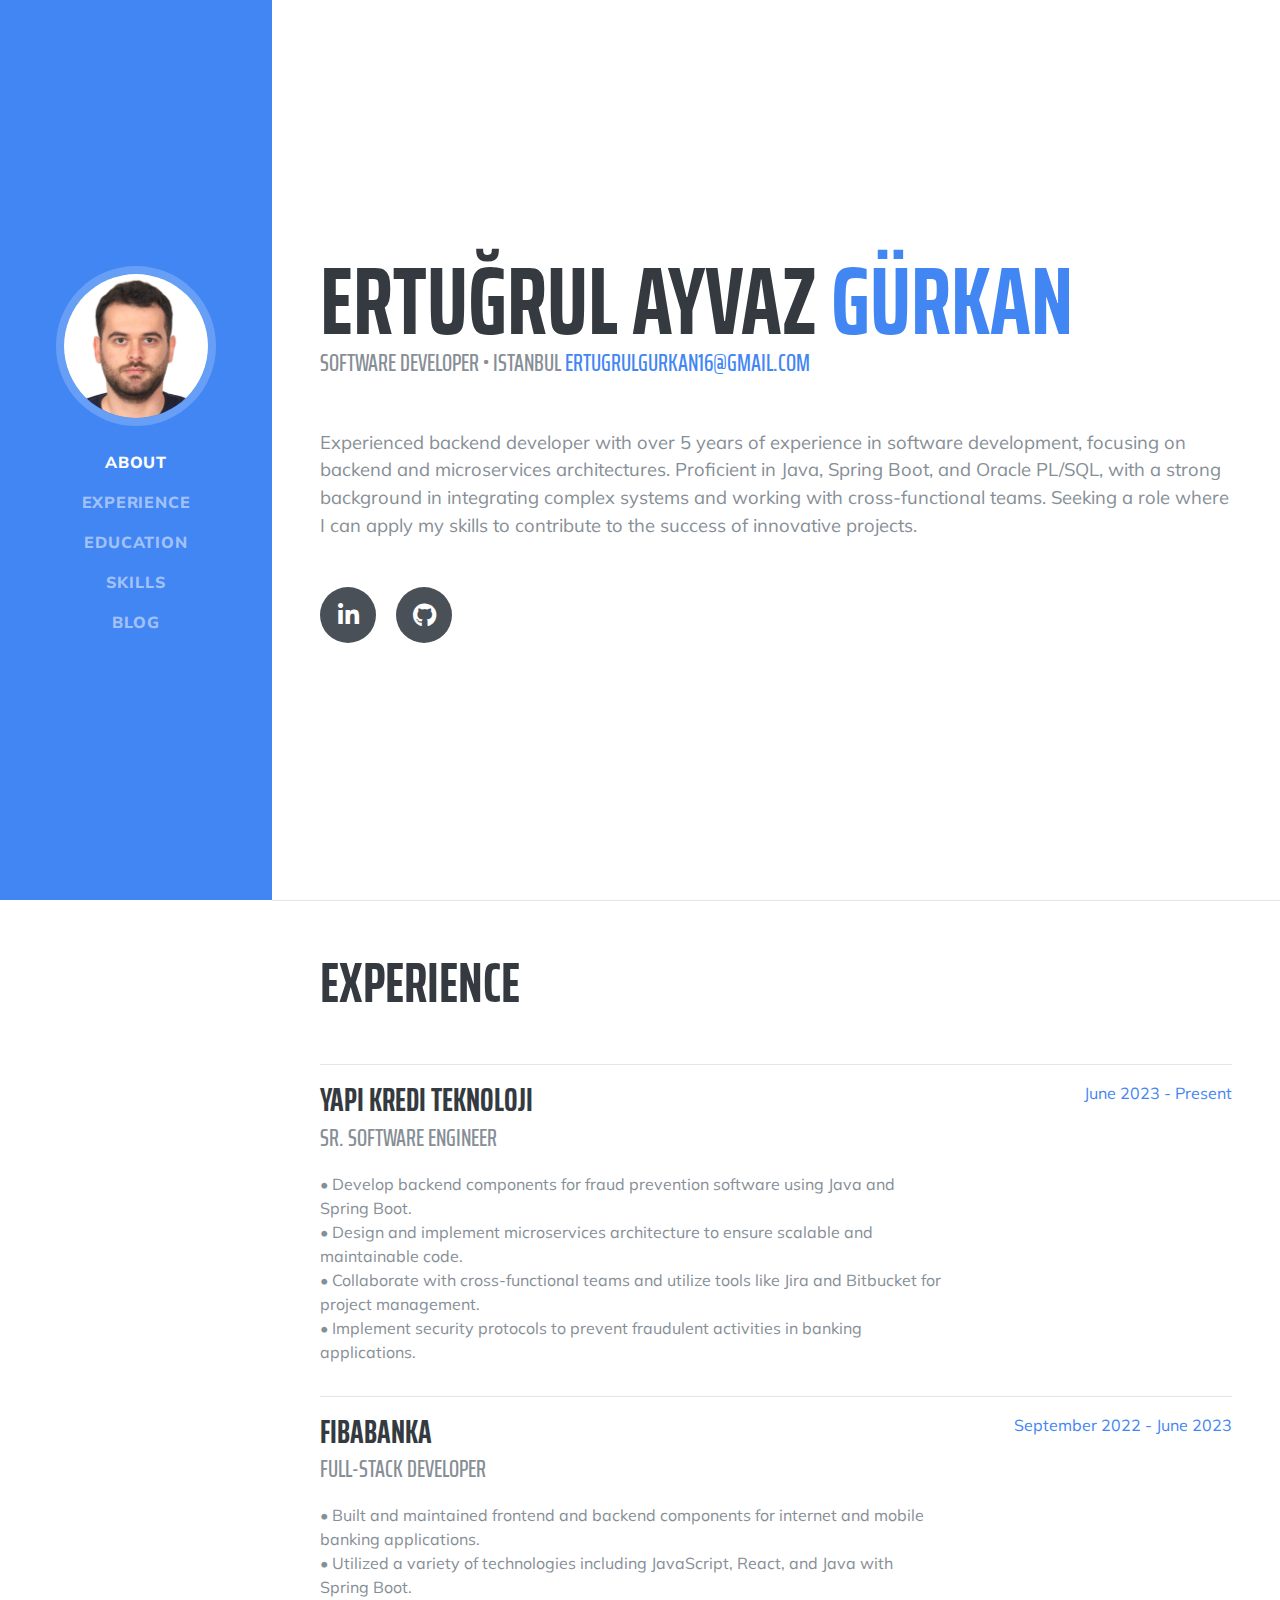
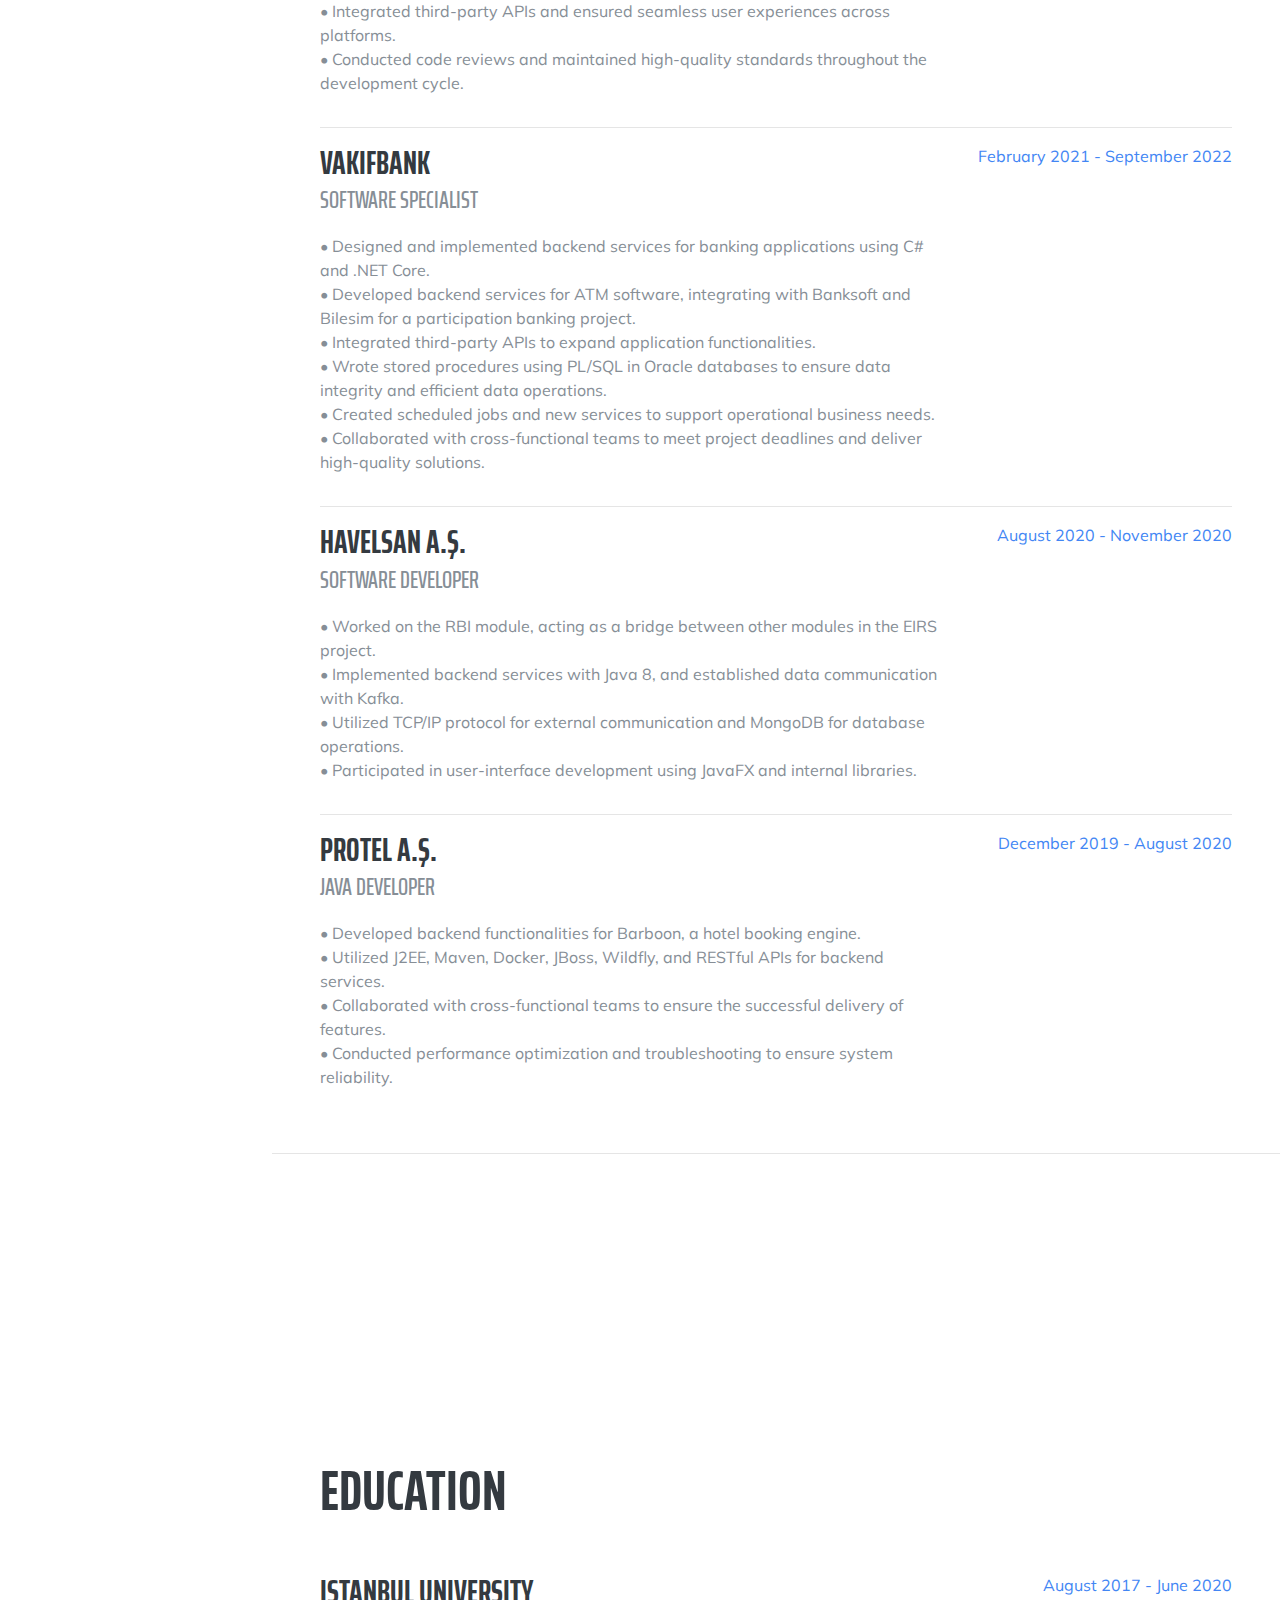
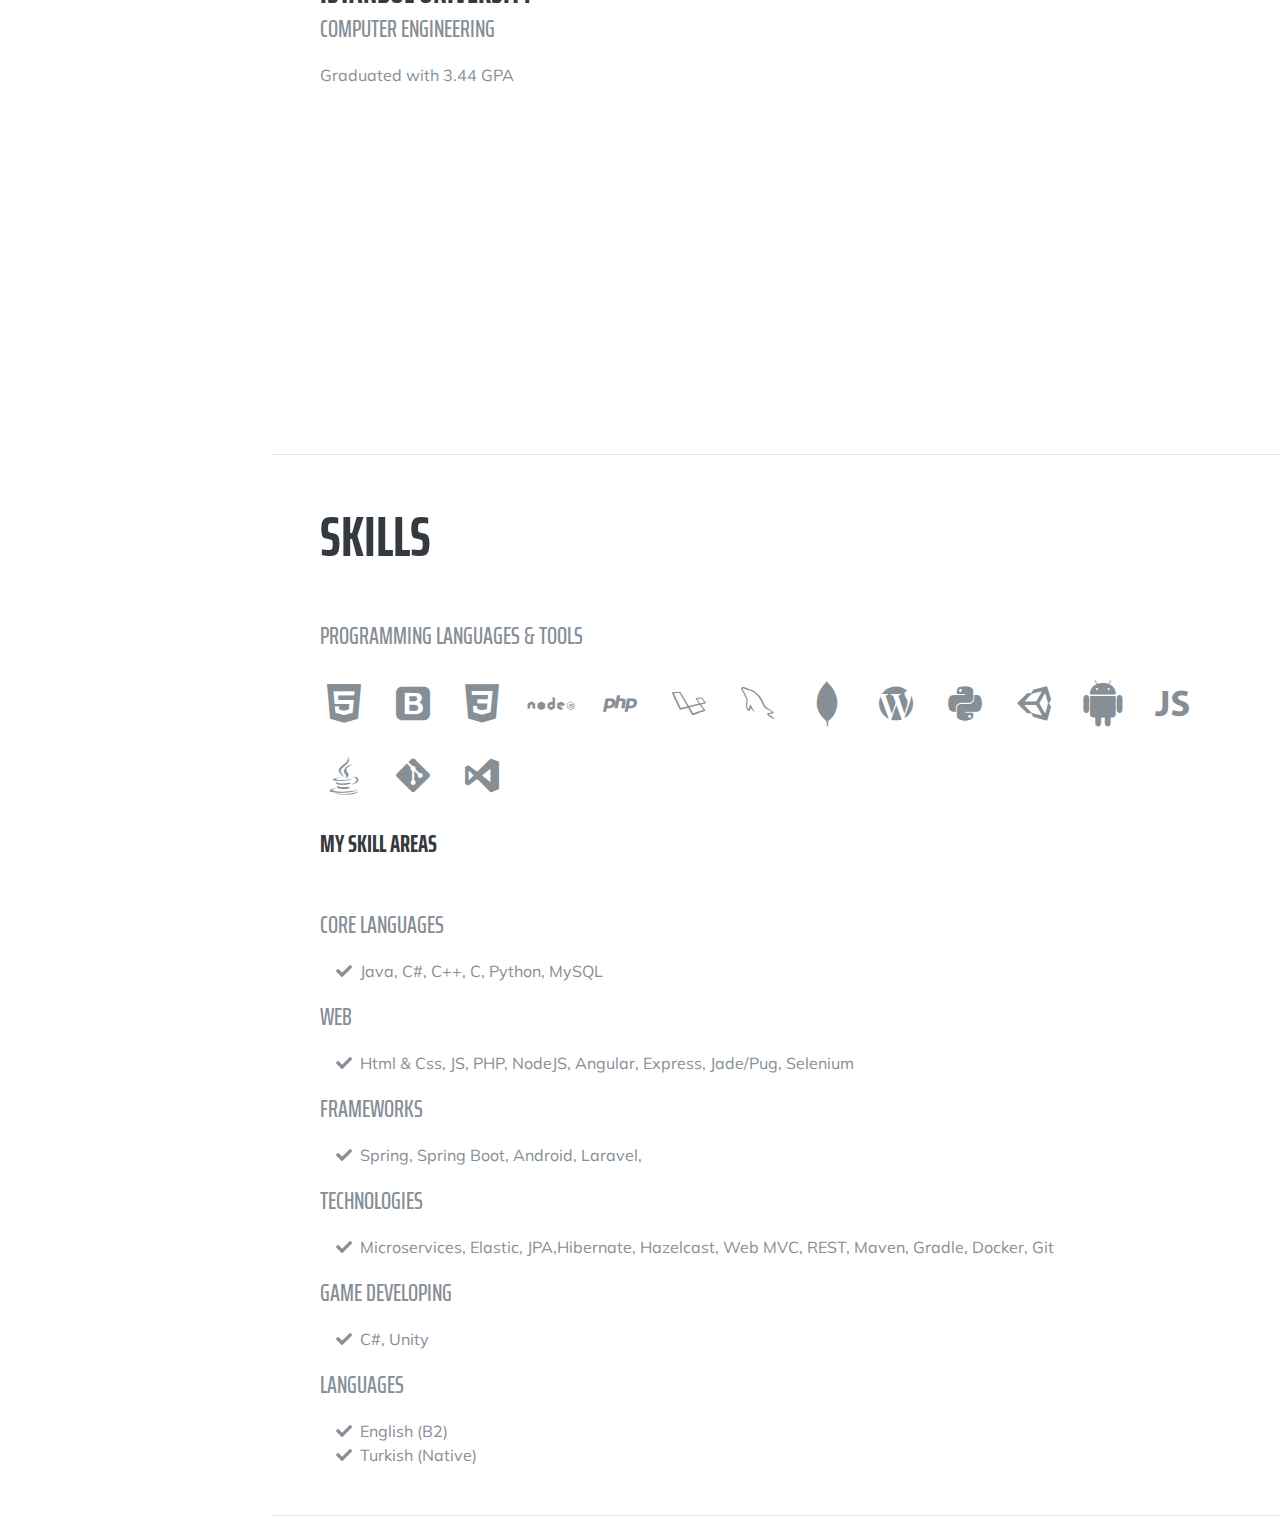
==== commit e82e98cf: "index.html updated. photo changed" ====
--- a/index.html
+++ b/index.html
@@ -42,7 +42,7 @@
     <a class="navbar-brand js-scroll-trigger" href="#page-top">
       <span class="d-block d-lg-none">Ertuğrul Ayvaz Gürkan</span>
       <span class="d-none d-lg-block">
-        <img class="img-fluid img-profile rounded-circle mx-auto mb-2" src="img/profile.jpg" alt="">
+        <img class="img-fluid img-profile rounded-circle mx-auto mb-2" src="img/author.jpg" alt="">
       </span>
     </a>
     <button class="navbar-toggler" type="button" data-toggle="collapse" data-target="#navbarSupportedContent"
@@ -80,7 +80,7 @@
         <div class="subheading mb-5">Software Developer • Istanbul
           <a href="mailto:ertugrulgurkan16@gmail.com">ertugrulgurkan16@gmail.com</a>
         </div>
-        <p class="lead mb-5">My name is Ertuğrul, over 3 years of experience specializing in Software Development and Backend Engineering.</p>
+        <p class="lead mb-5">Experienced backend developer with over 5 years of experience in software development, focusing on backend and microservices architectures. Proficient in Java, Spring Boot, and Oracle PL/SQL, with a strong background in integrating complex systems and working with cross-functional teams. Seeking a role where I can apply my skills to contribute to the success of innovative projects.</p>
         <div class="social-icons">
           <a href="https://www.linkedin.com/in/ertugrulgurkan">
             <i class="fab fa-linkedin-in"></i>
@@ -107,17 +107,28 @@
         <div class="resume-item d-flex flex-column flex-md-row justify-content-between">
           <div class="resume-content">
             <h3 class="mb-0">Yapı Kredi Teknoloji</h3>
-            <div class="subheading mb-3">Software Developer</div>
-          </div>
-          <div class="resume-date text-md-right">
-            <span class="text-primary">June 2023 - Still Working</span>
+            <div class="subheading mb-3">Sr. Software Engineer</div>
+            <p>• Develop backend components for fraud prevention software using Java and Spring Boot. <br>
+              • Design and implement microservices architecture to ensure scalable and maintainable code.<br>
+              • Collaborate with cross-functional teams and utilize tools like Jira and Bitbucket for project management.<br>
+              • Implement security protocols to prevent fraudulent activities in banking applications.
+            </p>
+          </div>
+          <div class="resume-date text-md-right">
+            <span class="text-primary">June 2023 - Present</span>
           </div>
         </div>
         <hr>
         <div class="resume-item d-flex flex-column flex-md-row justify-content-between">
           <div class="resume-content">
             <h3 class="mb-0">Fibabanka</h3>
-            <div class="subheading mb-3">Software Developer</div>
+            <div class="subheading mb-3">Full-stack Developer</div>
+            <p>
+              • Built and maintained frontend and backend components for internet and mobile banking applications.<br>
+              • Utilized a variety of technologies including JavaScript, React, and Java with Spring Boot.<br>
+              • Integrated third-party APIs and ensured seamless user experiences across platforms.<br>
+              • Conducted code reviews and maintained high-quality standards throughout the development cycle.
+            </p>
           </div>
           <div class="resume-date text-md-right">
             <span class="text-primary">September 2022 - June 2023</span>
@@ -127,7 +138,15 @@
         <div class="resume-item d-flex flex-column flex-md-row justify-content-between">
           <div class="resume-content">
             <h3 class="mb-0">Vakıfbank</h3>
-            <div class="subheading mb-3">Software Developer</div>
+            <div class="subheading mb-3">Software Specialist</div>
+            <p>
+              • Designed and implemented backend services for banking applications using C# and .NET Core.<br>
+              • Developed backend services for ATM software, integrating with Banksoft and Bilesim for a participation banking project.<br>
+              • Integrated third-party APIs to expand application functionalities.<br>
+              • Wrote stored procedures using PL/SQL in Oracle databases to ensure data integrity and efficient data operations.<br>
+              • Created scheduled jobs and new services to support operational business needs.<br>
+              • Collaborated with cross-functional teams to meet project deadlines and deliver high-quality solutions.
+            </p>
           </div>
           <div class="resume-date text-md-right">
             <span class="text-primary">February 2021 - September 2022</span>
@@ -138,6 +157,12 @@
           <div class="resume-content">
             <h3 class="mb-0">Havelsan A.Ş.</h3>
             <div class="subheading mb-3">Software Developer</div>
+            <p>
+              • Worked on the RBI module, acting as a bridge between other modules in the EIRS project.<br>
+              • Implemented backend services with Java 8, and established data communication with Kafka.<br>
+              • Utilized TCP/IP protocol for external communication and MongoDB for database operations.<br>
+              • Participated in user-interface development using JavaFX and internal libraries.
+            </p>
           </div>
           <div class="resume-date text-md-right">
             <span class="text-primary">August 2020 - November 2020</span>
@@ -147,13 +172,19 @@
         <div class="resume-item d-flex flex-column flex-md-row justify-content-between">
           <div class="resume-content">
             <h3 class="mb-0">Protel A.Ş.</h3>
-            <div class="subheading mb-3">Junior Java Developer</div>
+            <div class="subheading mb-3">Java Developer</div>
+            <p>
+              • Developed backend functionalities for Barboon, a hotel booking engine.<br>
+              • Utilized J2EE, Maven, Docker, JBoss, Wildfly, and RESTful APIs for backend services.<br>
+              • Collaborated with cross-functional teams to ensure the successful delivery of features.<br>
+              • Conducted performance optimization and troubleshooting to ensure system reliability.
+            </p>
           </div>
           <div class="resume-date text-md-right">
             <span class="text-primary">December 2019 - August 2020</span>
           </div>
         </div>
-        <hr>
+        <!-- <hr>
         <div class="resume-item d-flex flex-column flex-md-row justify-content-between">
           <div class="resume-content">
             <h3 class="mb-0">INOMERA RESEARCH</h3>
@@ -172,7 +203,7 @@
           <div class="resume-date text-md-right">
             <span class="text-primary">May 2018 - June 2019</span>
           </div>
-        </div>
+        </div> -->
 
         <!--<div class="resume-item d-flex flex-column flex-md-row justify-content-between mb-5">
           <div class="resume-content">
@@ -228,7 +259,7 @@
           </div>
         </div>
 
-        <div class="resume-item d-flex flex-column flex-md-row justify-content-between mb-5">
+        <!-- <div class="resume-item d-flex flex-column flex-md-row justify-content-between mb-5">
           <div class="resume-content">
             <h3 class="mb-0">Dokuz Eylul University</h3>
             <div class="subheading mb-3">Computer Engineering</div>
@@ -245,7 +276,7 @@
             <p>Teacher can manage the attendance using a mobile
               phone that will recognize faces in the classroom</p>
           </div>
-        </div>
+        </div> -->
 
       </div>
     </section>
